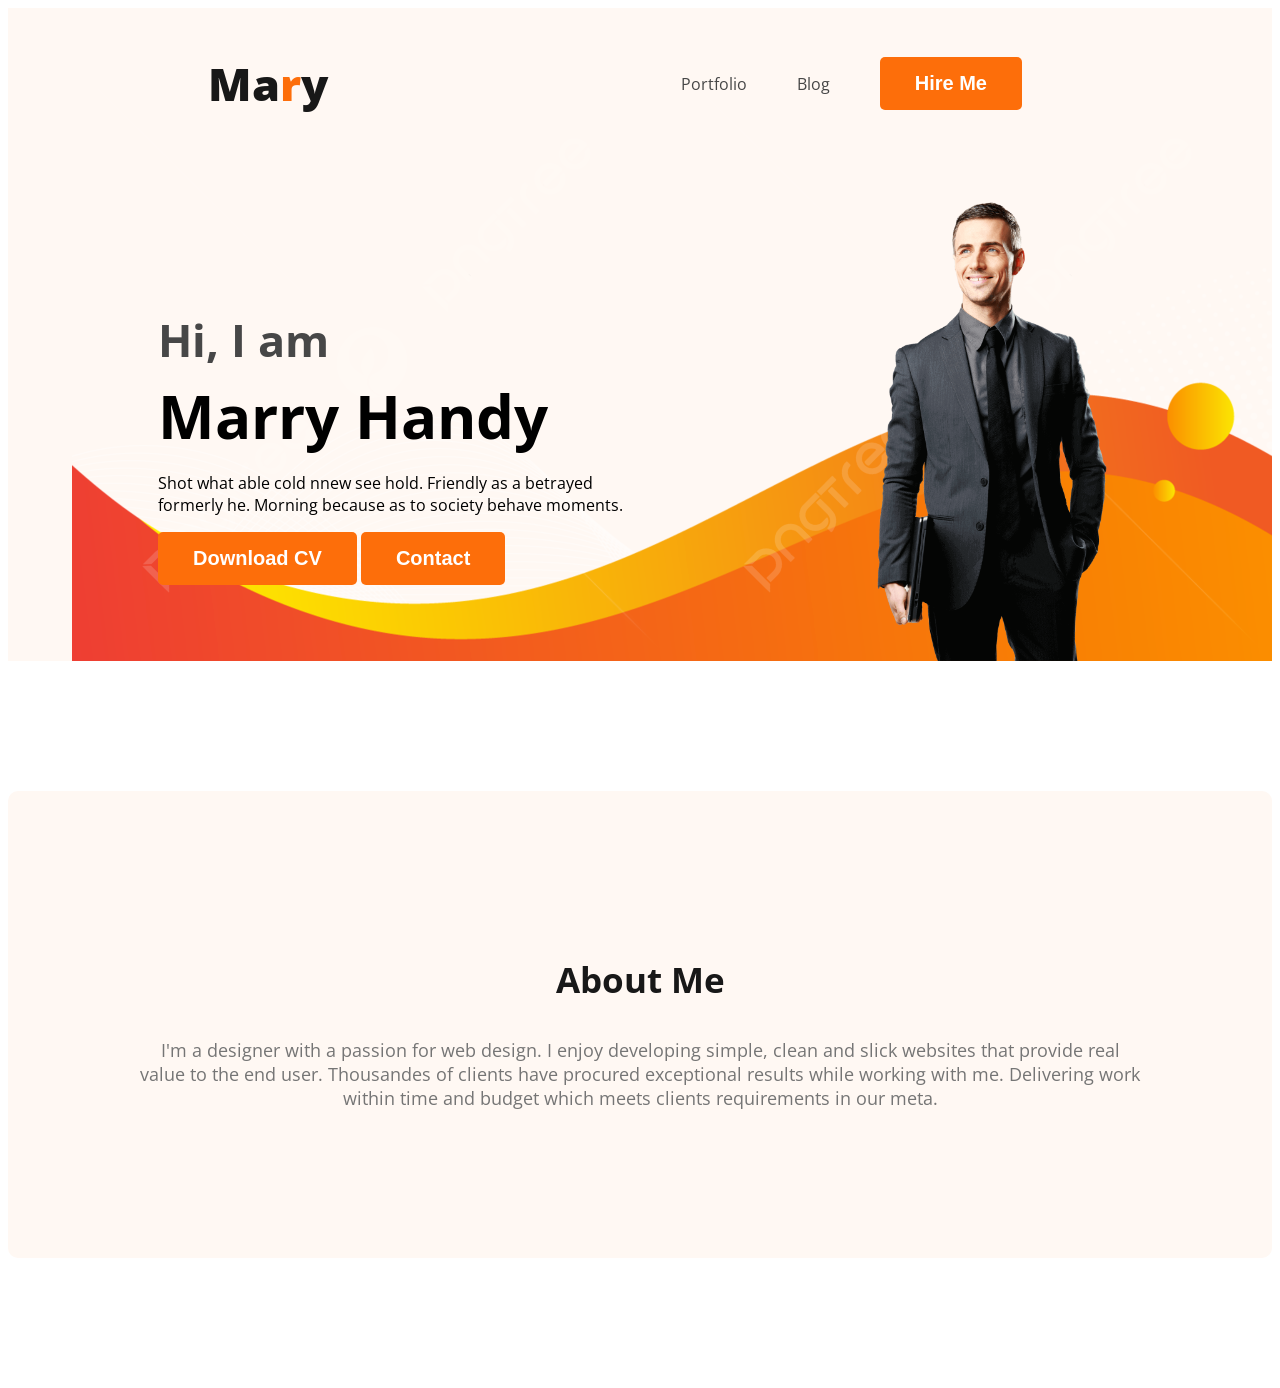
==== information.html @ 1055cd8b "About Section" ====
<!DOCTYPE html>
<html lang="en">
<head>
    <meta charset="UTF-8">
    <meta name="viewport" content="width=device-width, initial-scale=1.0">
    <title>Web Design</title>

    <link rel="preconnect" href="https://fonts.googleapis.com">
    <link rel="preconnect" href="https://fonts.gstatic.com" crossorigin>
    <link href="https://fonts.googleapis.com/css2?family=Open+Sans:wght@400;700;800&display=swap" rel="stylesheet">

    <link rel="stylesheet" href="Styles/Design.css">

</head>
<body>
    <header class="header">
        <nav>
            <h3 class="nav-title">Ma<span class="primary-color">r</span>y</h3>
            <ul>
                <li><a href="">Portfolio</a></li>
                <li><a href="">Blog</a></li>
                <li><button class="btn-primary">Hire Me</button></li>
            </ul>
        </nav>
        <div class="banner">
            <div class="banner-content">
                <h3 class="banner-greeting">Hi, I am</h3>
                <h1 class="banner-title">Marry Handy</h1>
                <p class="banner-description">Shot what able cold nnew see hold. Friendly as a betrayed formerly he. Morning because as to society behave moments.</p>
                <button class="btn-primary">Download CV</button>
                <button class="btn-primary">Contact</button>
            </div>
            <img class="Profile-pic" src="Images/Business Man.png" alt="">
        </div>
    </header>
    
    <main>
        <section class="about">
            <h3 class="selection-title">About Me</h3>
            <p class="selection-description">I'm a designer with a passion for web design. I enjoy developing simple, clean and slick websites that provide real value to the end user. Thousandes of clients have procured exceptional results while working with me. Delivering work within time and budget which meets clients requirements in our meta.</p> 
        </section>
    </main>

    <footer>

    </footer>
</body>
</html>
---- Styles/Design.css ----
/* common shared styles */

body{
    font-family: 'Open Sans', sans-serif;
}

.primary-color{
    color: #FD6E0A;
}
/*nav related styles*/

nav{
    display: flex;  
    justify-content: space-between;
    align-items: center;
    margin: 0 200px;
}

.btn-primary{
    border-radius: 5px;
    background: #FD6E0A;
    border: 0px;
    color: white;
    font-size: 20px;
    font-weight: 700;
    padding: 15px 35px;
}
.nav-title{
    color: #181818;
    font-size: 45px;
    font-weight: 800;
}

nav > ul{
    display: flex;
    align-items: center;
}

nav li{
    list-style: none;
    margin-right: 50px;
}

nav a{
    text-decoration: none;
    color: #474747;
}

.header{
    background-color: #FFF8F3;
    background-image: url('../Images/Header\ bg.png');
    background-repeat: no-repeat;
    background-position: bottom right;
}

.banner{
    padding: 30px 30px 0px 150px;
    display: flex; 
    align-items: center;
    justify-content: space-between;
}

.banner .Profile-pic{
    width: 500px;
}

.banner-greeting{
    font-size: 45px;
    color: #474747;
    margin-bottom: 0px;
}

.banner-title{
    font-size: 60px;
    font-weight: 700;
    margin-top: 5px;
    margin-bottom: 15px;
}
.banner-description{
    margin-top: 0px;
}

.banner-content{
    max-width: 500px;
}


/* main section styles */





/* about section styes */

.about{
    padding: 130px;
    border-radius: 10px;
    background-color: #FFF8F3;
    margin: 130px 0;
}

.selection-title{
    color: #181818;
    text-align: center;
    font-size: 35px;
    font-weight: 700;
}

.selection-description{
    color: #757575;
    text-align: center;
    font-size: 18px;
}
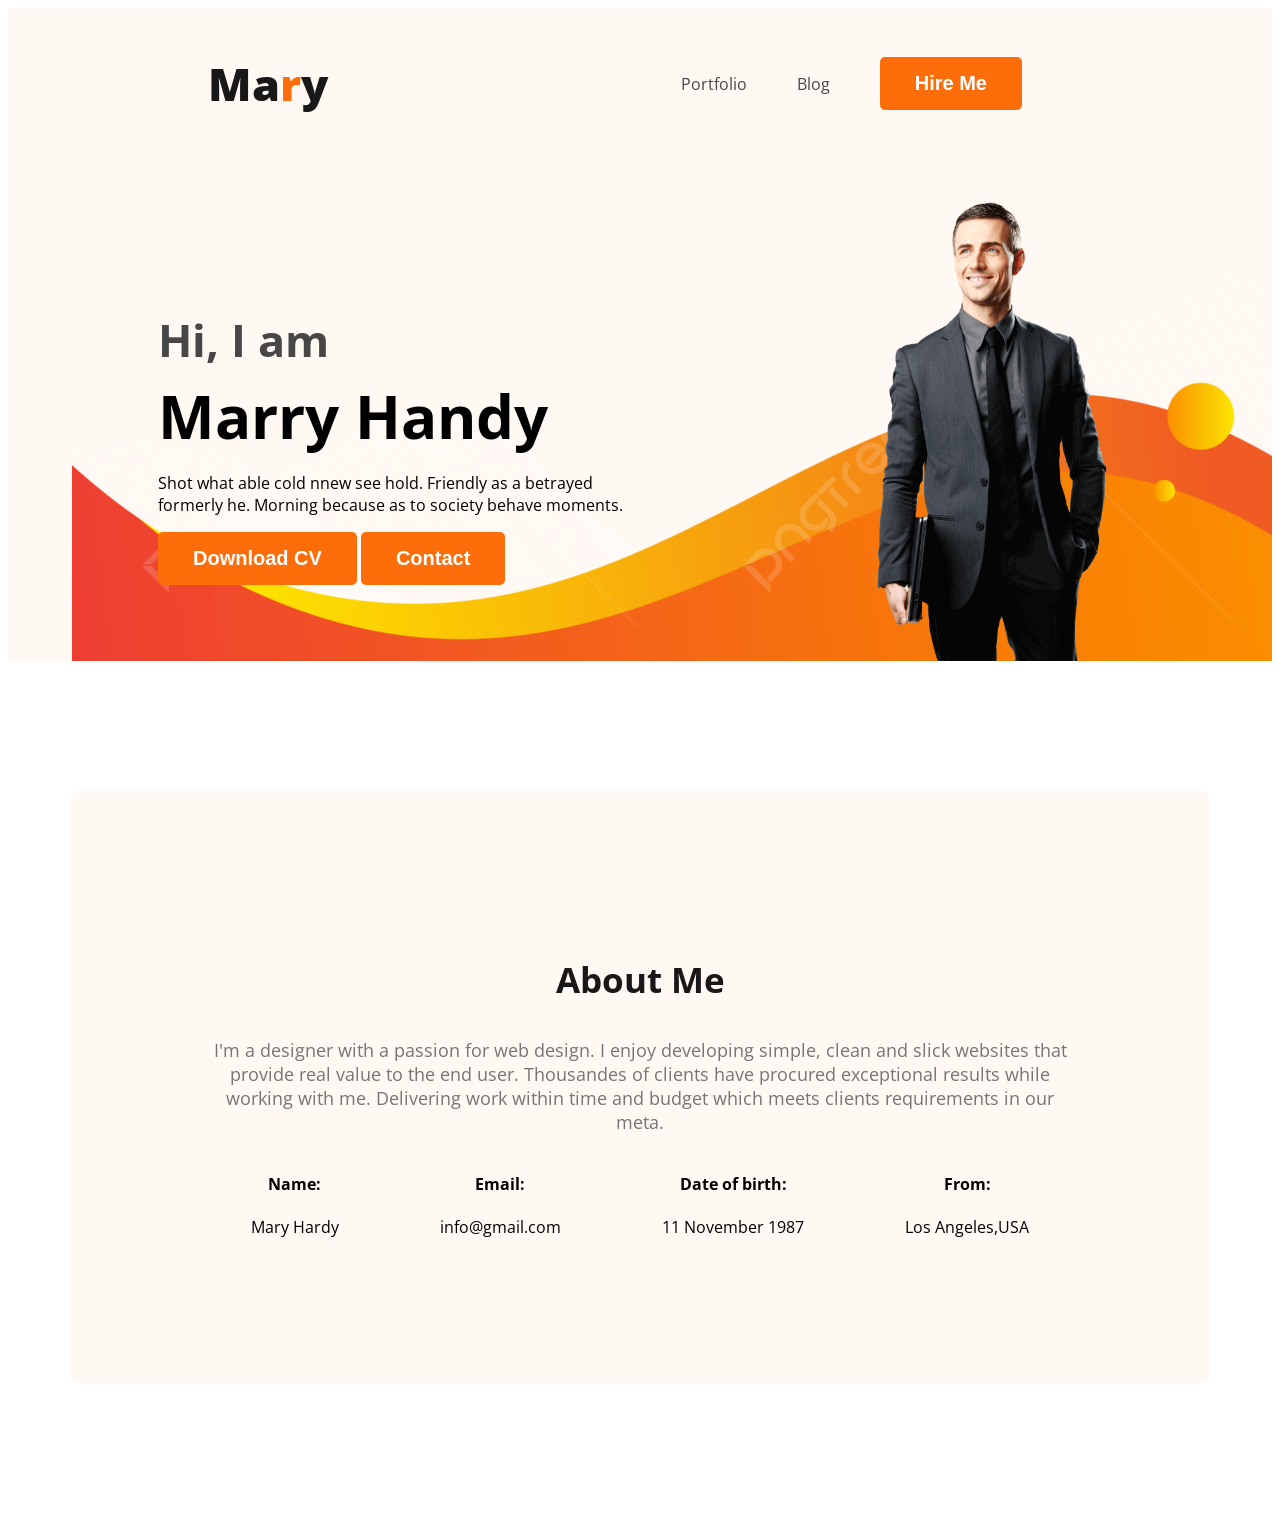
==== commit 71aba572: "Complete About Section" ====
--- a/information.html
+++ b/information.html
@@ -38,6 +38,28 @@
         <section class="about">
             <h3 class="selection-title">About Me</h3>
             <p class="selection-description">I'm a designer with a passion for web design. I enjoy developing simple, clean and slick websites that provide real value to the end user. Thousandes of clients have procured exceptional results while working with me. Delivering work within time and budget which meets clients requirements in our meta.</p> 
+
+            <div class="about-info-container">
+                <!-- .about-info*4>h4.info-title+p.info-description -->
+
+                <div class="about-info">
+                    <h4 class="info-title">Name:</h4>
+                    <p class="info-description">Mary Hardy</p>
+                </div>
+                <div class="about-info">
+                    <h4 class="info-title">Email:</h4>
+                    <p class="info-description">info@gmail.com</p>
+                </div>
+                <div class="about-info">
+                    <h4 class="info-title">Date of birth:</h4>
+                    <p class="info-description">11 November 1987</p>
+                </div>
+                <div class="about-info">
+                    <h4 class="info-title">From:</h4>
+                    <p class="info-description">Los Angeles,USA</p>
+                </div>
+            </div>
+
         </section>
     </main>
 
--- a/Styles/Design.css
+++ b/Styles/Design.css
@@ -84,10 +84,12 @@
     max-width: 500px;
 }
 
-
 /* main section styles */
 
-
+main{
+    max-width: 1140px;
+    margin: 0px auto;
+}
 
 
 
@@ -112,3 +114,12 @@
     text-align: center;
     font-size: 18px;
 }
+
+.about-info-container{
+    display: flex; 
+    justify-content: space-around; 
+}
+
+.about-info{
+    text-align: center;
+}
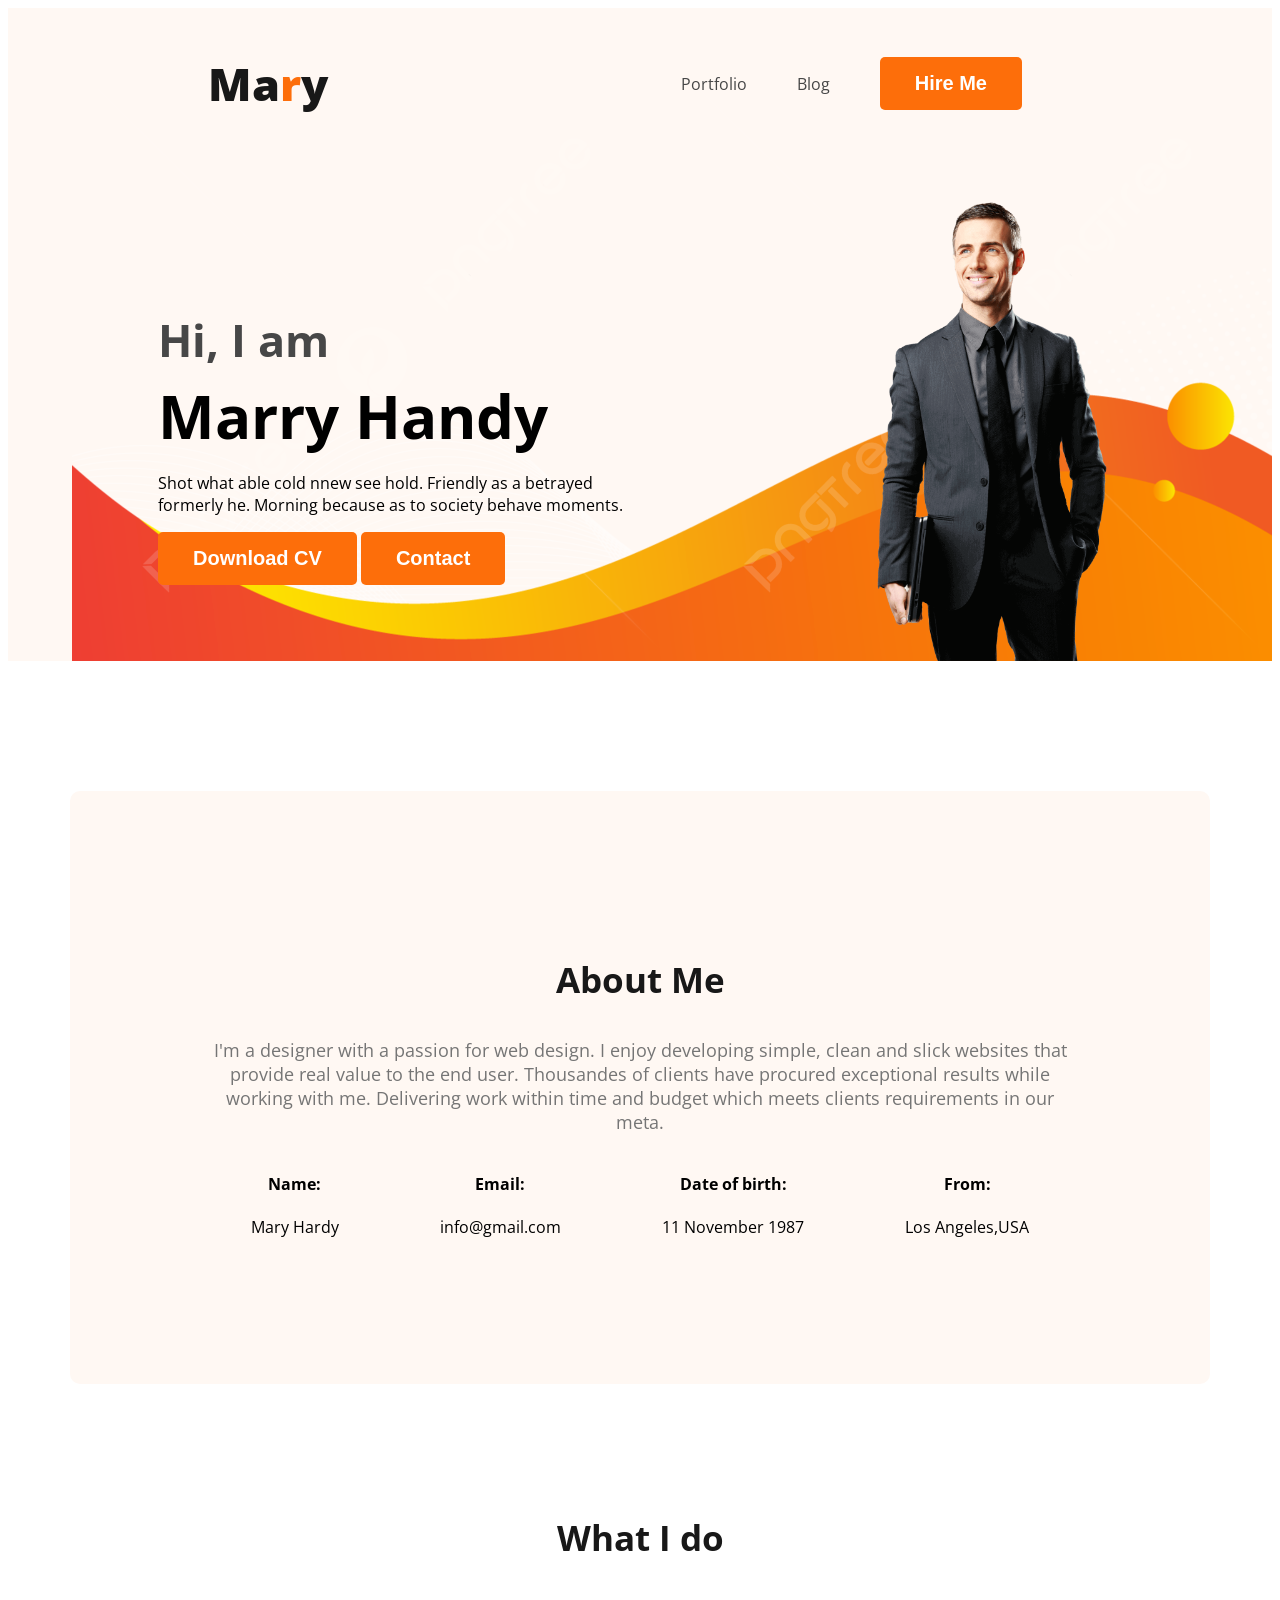
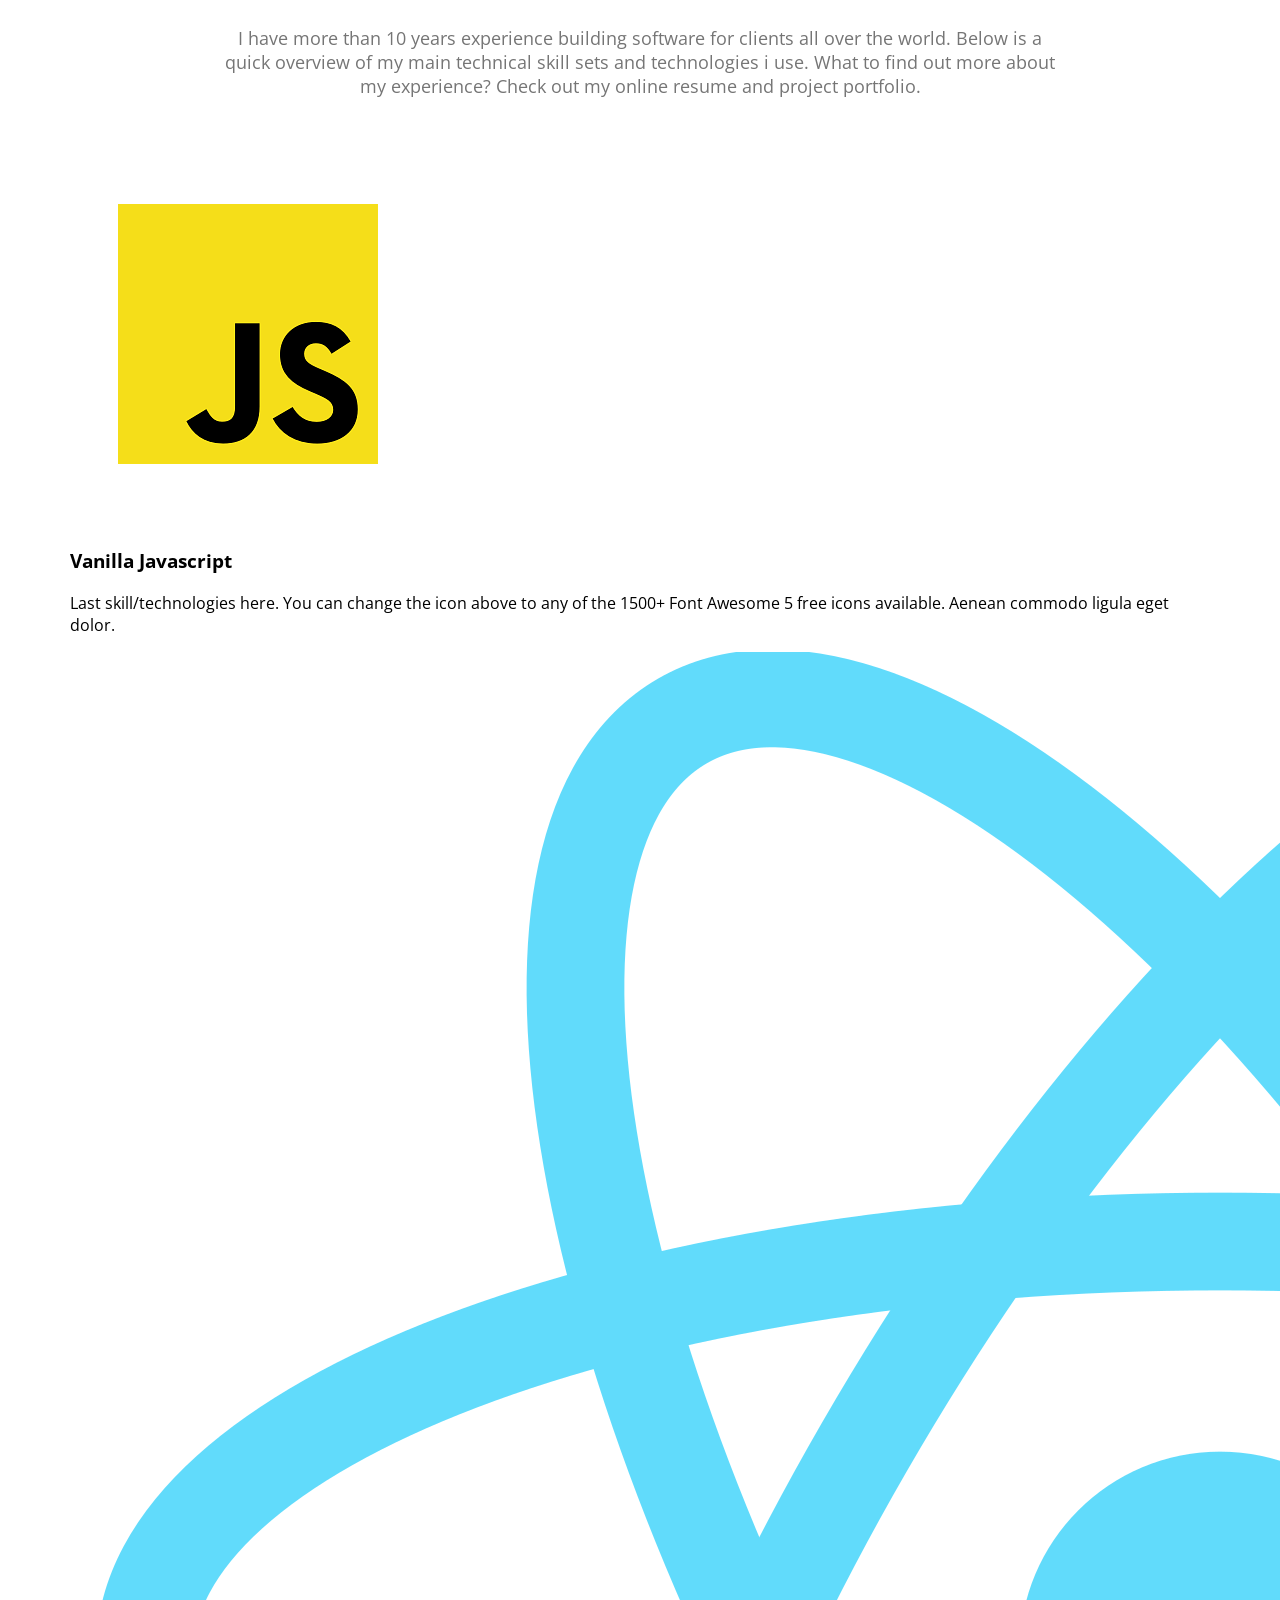
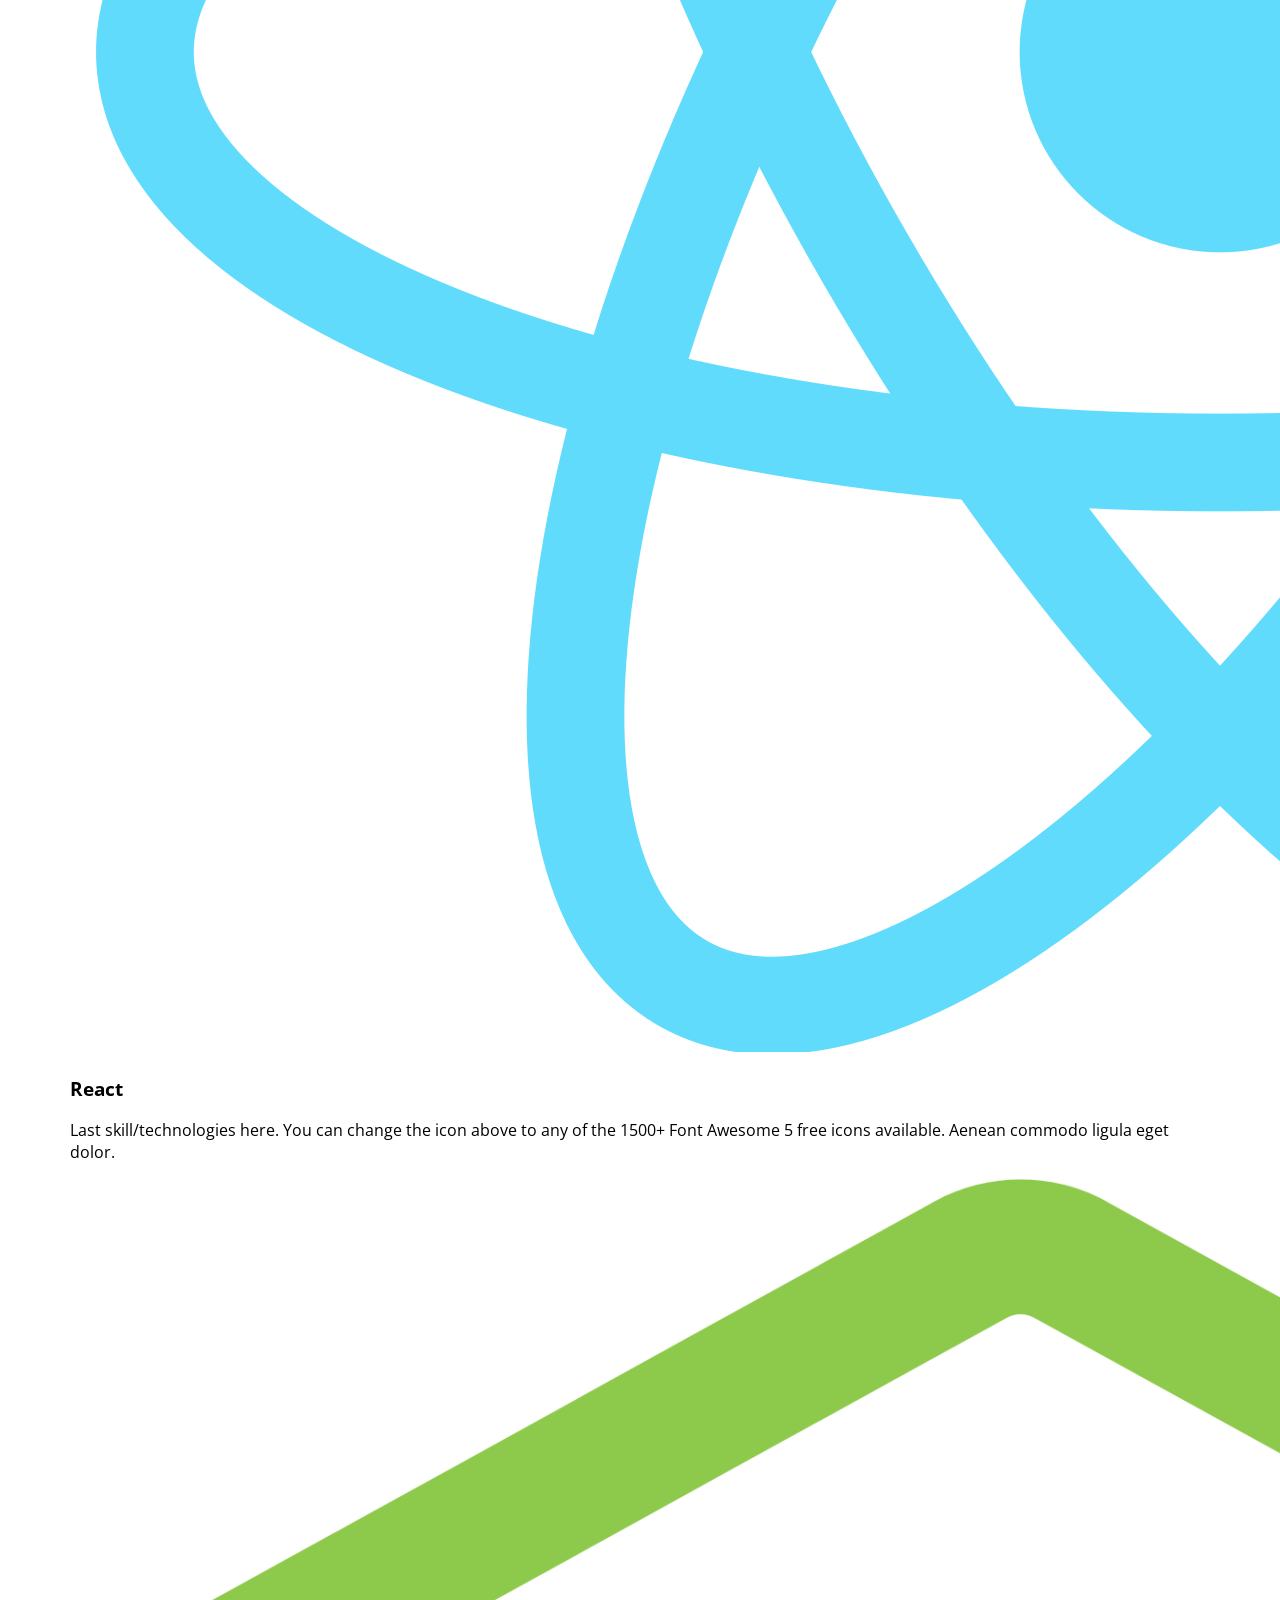
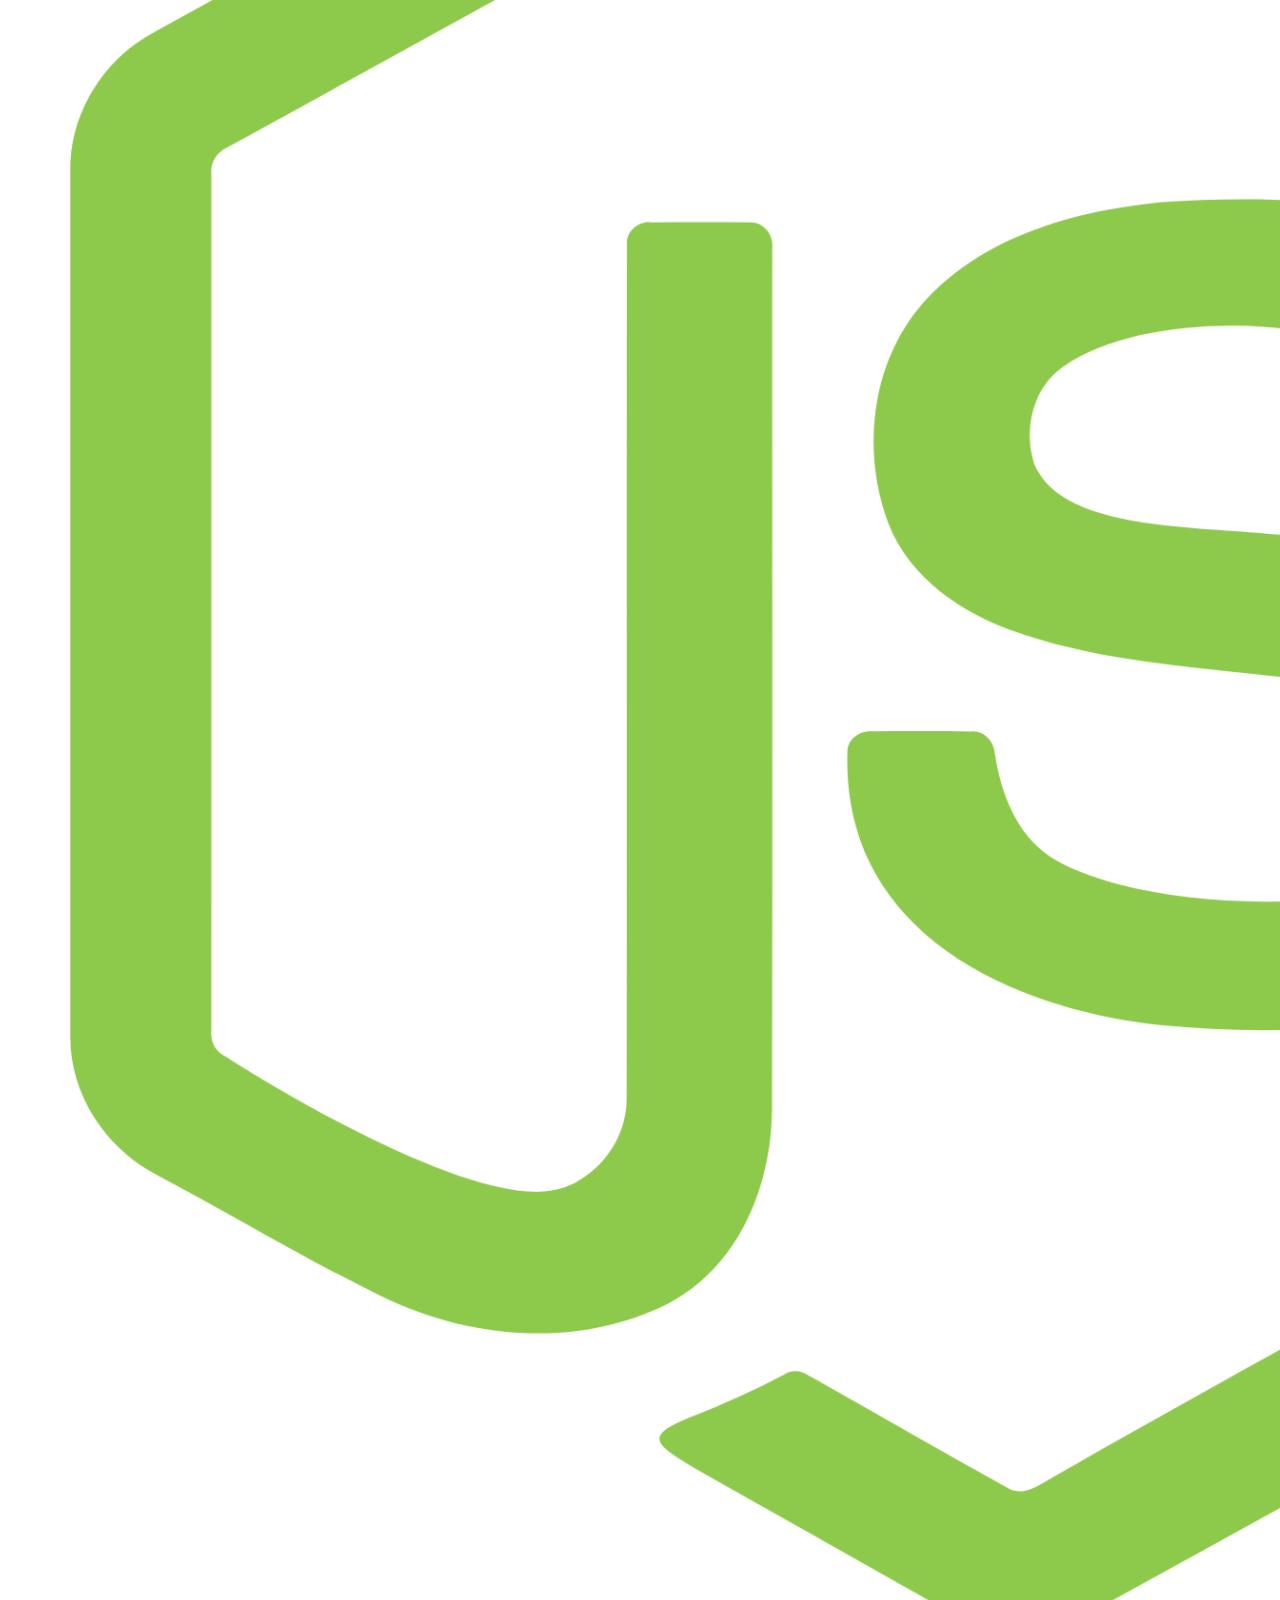
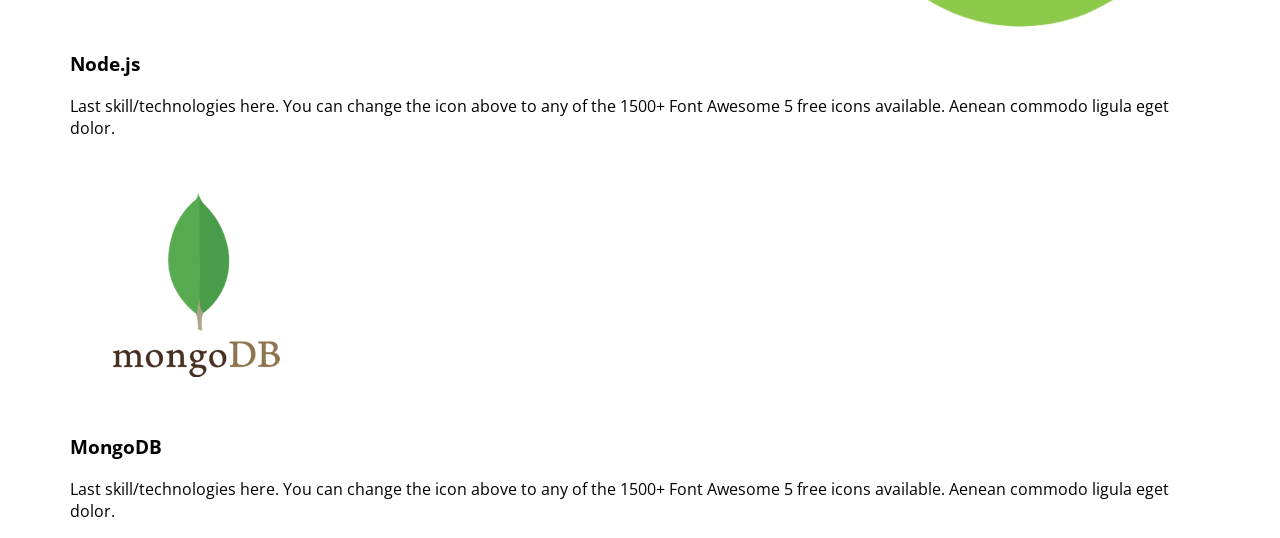
==== commit 3759ebef: "Skilols" ====
--- a/information.html
+++ b/information.html
@@ -61,6 +61,37 @@
             </div>
 
         </section>
+
+        <section>
+            <h3 class="selection-title">What I do</h3>
+            <p id="what-i-do-description" class="selection-description">I have more than 10 years experience building software for clients all over the world. Below is a quick overview of my main technical skill sets and technologies i use. What to find out more about my experience? Check out my online resume and project portfolio.</p>
+
+            <div class="skills-container">
+
+                <!-- .skills*4>img+h3.skill-title+p.skill-description -->
+                <div class="skills">
+                    <img src="Images/Js.png" alt="">
+                    <h3 class="skill-title">Vanilla Javascript</h3>
+                    <p class="skill-description">Last skill/technologies here. You can change the icon above to any of the 1500+ Font Awesome 5 free icons available. Aenean commodo ligula eget dolor.</p>
+                </div>
+                <div class="skills">
+                    <img src="Images/react.png" alt="">
+                    <h3 class="skill-title">React</h3>
+                    <p class="skill-description">Last skill/technologies here. You can change the icon above to any of the 1500+ Font Awesome 5 free icons available. Aenean commodo ligula eget dolor.</p>
+                </div>
+                <div class="skills">
+                    <img src="Images/node.png" alt="">
+                    <h3 class="skill-title">Node.js</h3>
+                    <p class="skill-description">Last skill/technologies here. You can change the icon above to any of the 1500+ Font Awesome 5 free icons available. Aenean commodo ligula eget dolor.</p>
+                </div>
+                <div class="skills">
+                    <img src="Images/mongo.png" alt="">
+                    <h3 class="skill-title">MongoDB</h3>
+                    <p class="skill-description">Last skill/technologies here. You can change the icon above to any of the 1500+ Font Awesome 5 free icons available. Aenean commodo ligula eget dolor.</p>
+                </div>
+
+            </div>
+        </section>
     </main>
 
     <footer>
--- a/Styles/Design.css
+++ b/Styles/Design.css
@@ -122,4 +122,8 @@
 
 .about-info{
     text-align: center;
+}
+
+#what-i-do-description{
+    padding: 30px 150px;
 }
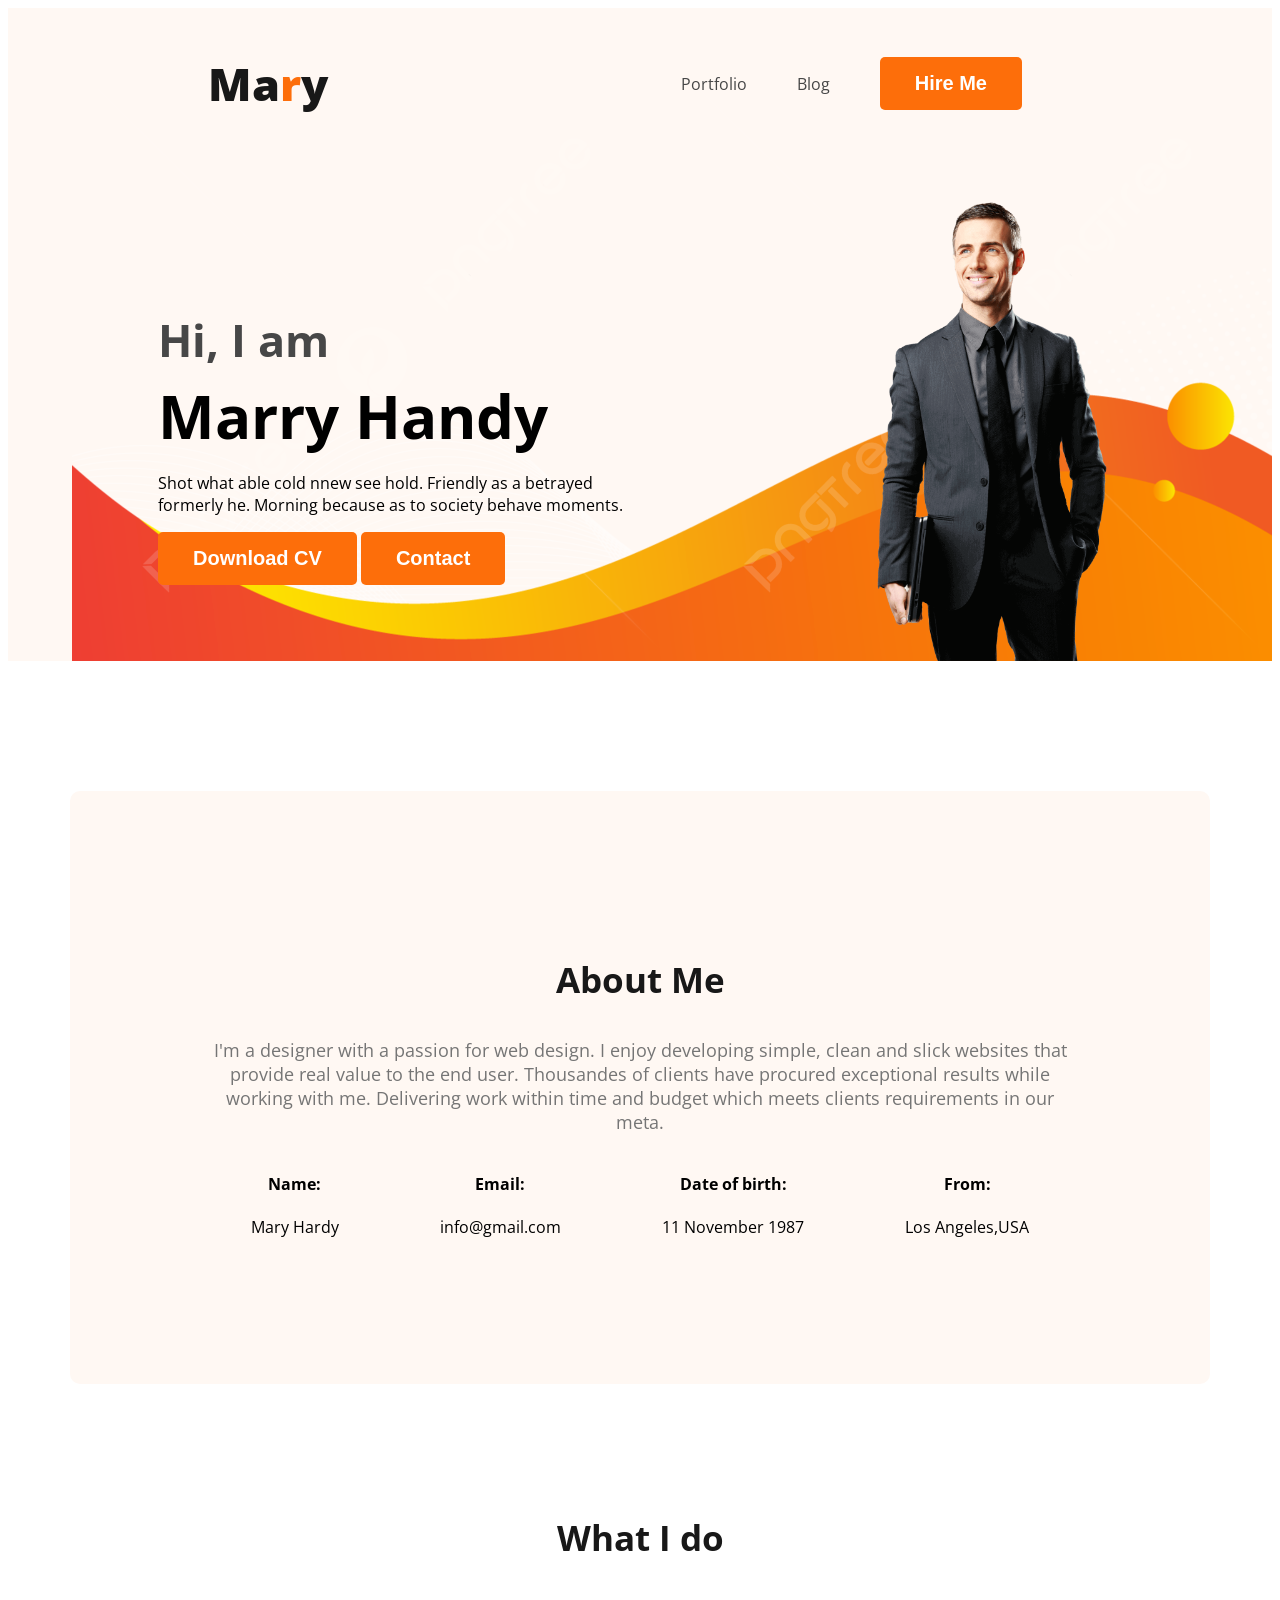
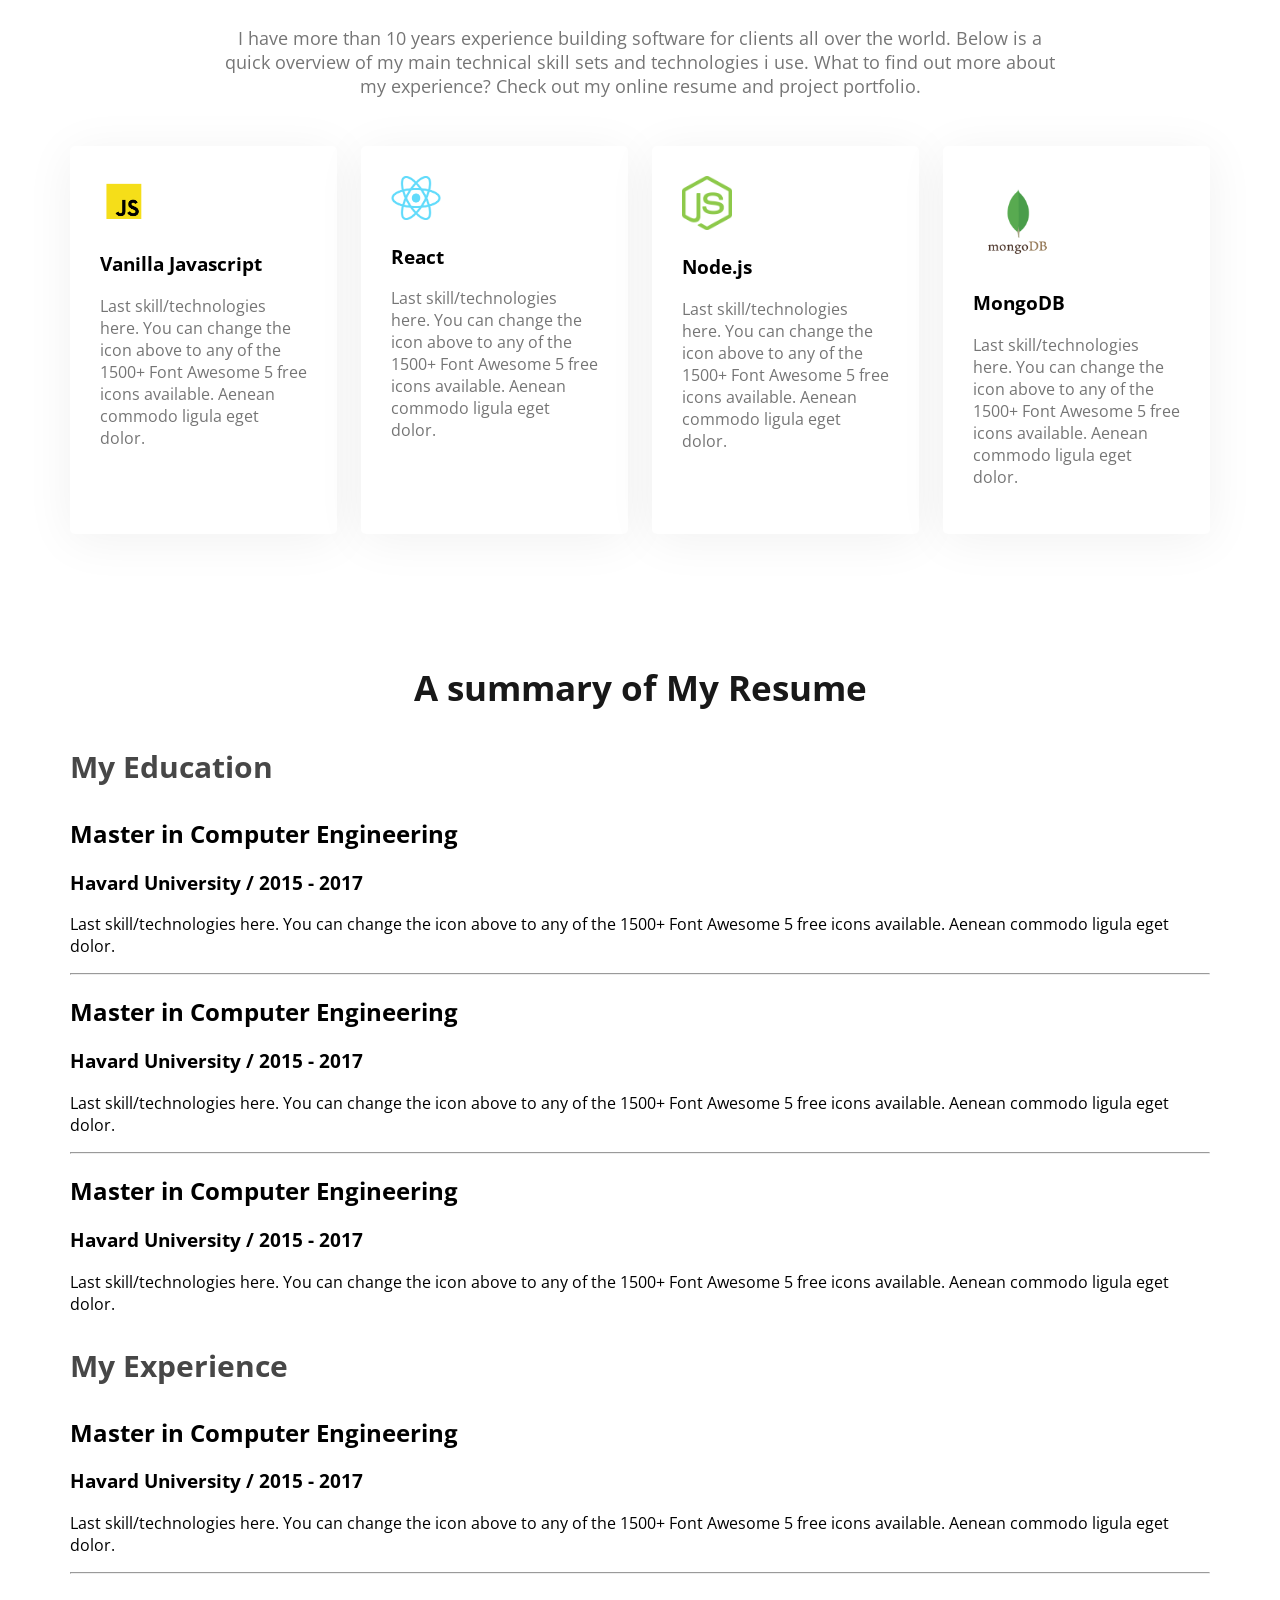
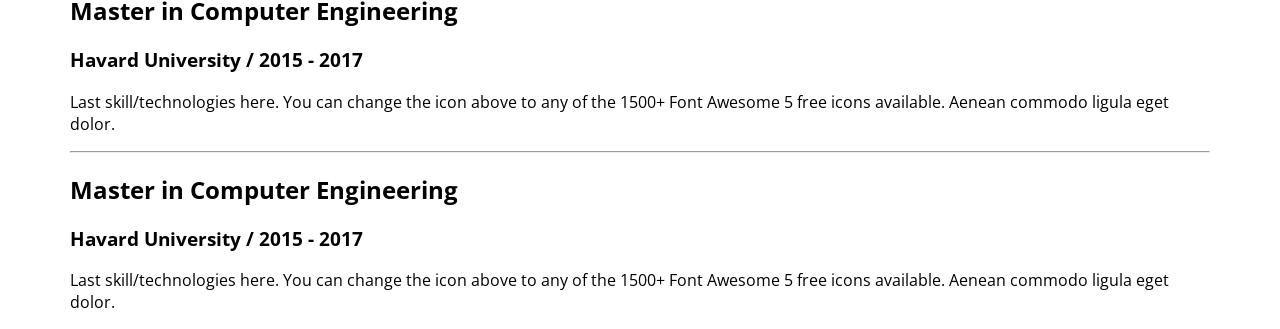
==== commit 67ea227c: "Resume content added" ====
--- a/information.html
+++ b/information.html
@@ -70,25 +70,85 @@
 
                 <!-- .skills*4>img+h3.skill-title+p.skill-description -->
                 <div class="skills">
-                    <img src="Images/Js.png" alt="">
+                    <img width="50px" src="Images/Js.png" alt="">
                     <h3 class="skill-title">Vanilla Javascript</h3>
                     <p class="skill-description">Last skill/technologies here. You can change the icon above to any of the 1500+ Font Awesome 5 free icons available. Aenean commodo ligula eget dolor.</p>
                 </div>
                 <div class="skills">
-                    <img src="Images/react.png" alt="">
+                    <img width="50px" src="Images/react.png" alt="">
                     <h3 class="skill-title">React</h3>
                     <p class="skill-description">Last skill/technologies here. You can change the icon above to any of the 1500+ Font Awesome 5 free icons available. Aenean commodo ligula eget dolor.</p>
                 </div>
                 <div class="skills">
-                    <img src="Images/node.png" alt="">
+                    <img width="50px" src="Images/node.png" alt="">
                     <h3 class="skill-title">Node.js</h3>
                     <p class="skill-description">Last skill/technologies here. You can change the icon above to any of the 1500+ Font Awesome 5 free icons available. Aenean commodo ligula eget dolor.</p>
                 </div>
                 <div class="skills">
-                    <img src="Images/mongo.png" alt="">
+                    <img width="90px" src="Images/mongo.png" alt="">
                     <h3 class="skill-title">MongoDB</h3>
                     <p class="skill-description">Last skill/technologies here. You can change the icon above to any of the 1500+ Font Awesome 5 free icons available. Aenean commodo ligula eget dolor.</p>
                 </div>
+
+            </div>
+        </section>
+        <!-- Resume Section -->
+        <section>
+            <h3 class="selection-title">A summary of My Resume</h3>
+
+            <div class="resume-container">
+                <!-- .resume-column*2>h3.resume-column-title -->
+                <div class="resume-column">
+                    <h3 class="resume-column-title">My Education</h3>
+                </div>
+
+                <div class="resume-item">
+                    <h2 class="resume-item-title">Master in Computer Engineering</h2>
+                    <h3 class="resume-item-institute">Havard University / 2015 - 2017</h3>
+                    <p class="resume-item-description">Last skill/technologies here. You can change the icon above to any of the 1500+ Font Awesome 5 free icons available. Aenean commodo ligula eget dolor.</p>
+                </div>    
+                <hr>
+
+                <div class="resume-item">
+                    <h2 class="resume-item-title">Master in Computer Engineering</h2>
+                    <h3 class="resume-item-institute">Havard University / 2015 - 2017</h3>
+                    <p class="resume-item-description">Last skill/technologies here. You can change the icon above to any of the 1500+ Font Awesome 5 free icons available. Aenean commodo ligula eget dolor.</p>
+                </div>    
+                <hr>
+
+                <div class="resume-item">
+                    <h2 class="resume-item-title">Master in Computer Engineering</h2>
+                    <h3 class="resume-item-institute">Havard University / 2015 - 2017</h3>
+                    <p class="resume-item-description">Last skill/technologies here. You can change the icon above to any of the 1500+ Font Awesome 5 free icons available. Aenean commodo ligula eget dolor.</p>
+                </div>    
+                
+               
+               
+
+
+                <div class="resume-column">
+                    <h3 class="resume-column-title">My Experience</h3>
+                </div>
+
+                <div class="resume-item">
+                    <h2 class="resume-item-title">Master in Computer Engineering</h2>
+                    <h3 class="resume-item-institute">Havard University / 2015 - 2017</h3>
+                    <p class="resume-item-description">Last skill/technologies here. You can change the icon above to any of the 1500+ Font Awesome 5 free icons available. Aenean commodo ligula eget dolor.</p>
+                </div>    
+                <hr>
+
+                <div class="resume-item">
+                    <h2 class="resume-item-title">Master in Computer Engineering</h2>
+                    <h3 class="resume-item-institute">Havard University / 2015 - 2017</h3>
+                    <p class="resume-item-description">Last skill/technologies here. You can change the icon above to any of the 1500+ Font Awesome 5 free icons available. Aenean commodo ligula eget dolor.</p>
+                </div>    
+                <hr>
+
+                <div class="resume-item">
+                    <h2 class="resume-item-title">Master in Computer Engineering</h2>
+                    <h3 class="resume-item-institute">Havard University / 2015 - 2017</h3>
+                    <p class="resume-item-description">Last skill/technologies here. You can change the icon above to any of the 1500+ Font Awesome 5 free icons available. Aenean commodo ligula eget dolor.</p>
+                </div>    
 
             </div>
         </section>
--- a/Styles/Design.css
+++ b/Styles/Design.css
@@ -91,7 +91,9 @@
     margin: 0px auto;
 }
 
-
+main section{
+    margin-top: 130px;
+}
 
 /* about section styes */
 
@@ -126,4 +128,31 @@
 
 #what-i-do-description{
     padding: 30px 150px;
+}
+
+.skills-container{
+    display: flex;
+    gap: 24px;
+}
+.skills{
+    padding: 30px;
+
+    border-radius: 5px;
+    background: #FFF;
+    box-shadow: 0px 6px 50px 0px rgba(0, 0, 0, 0.06);
+
+    
+
+}
+
+.skill-description{
+    color: #757575;
+}
+
+/* resume section styles */
+
+.resume-column-title{
+    color: #474747;
+    font-size: 30px;
+    font-weight: 700;
 }
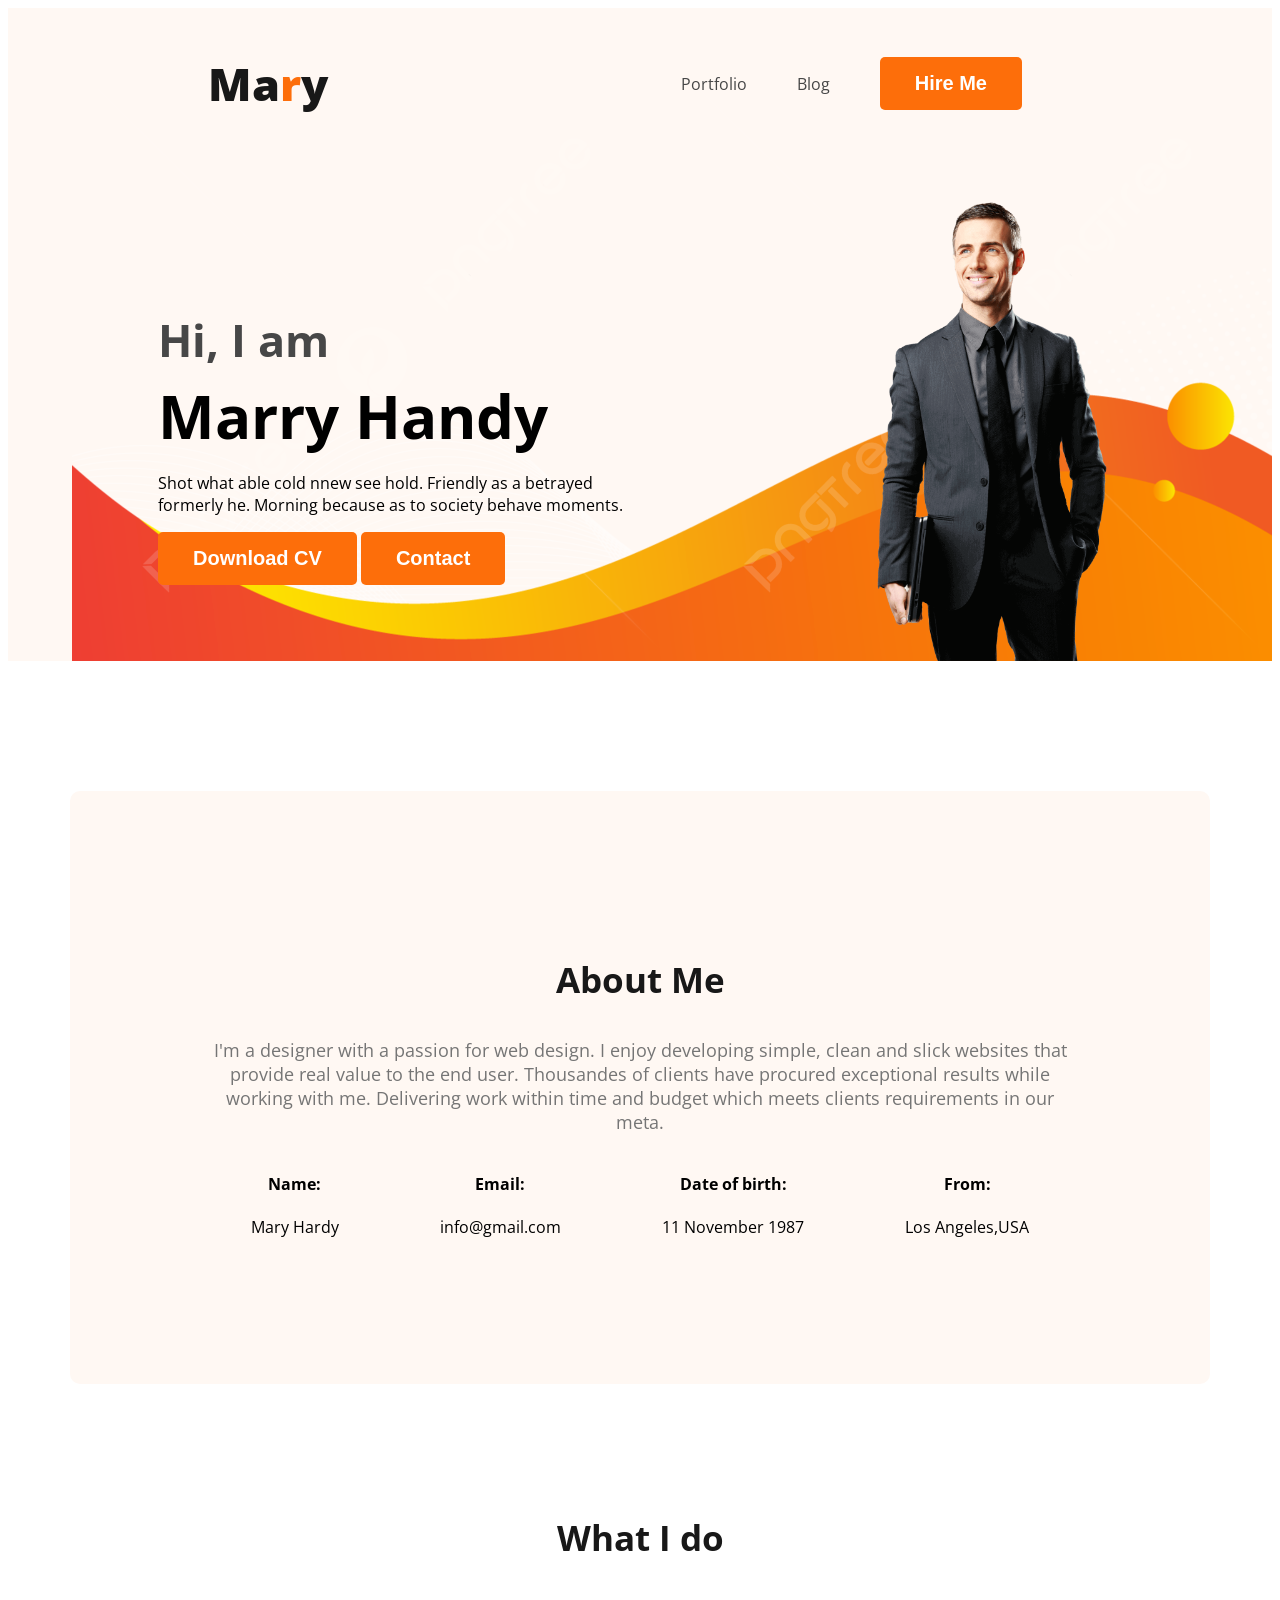
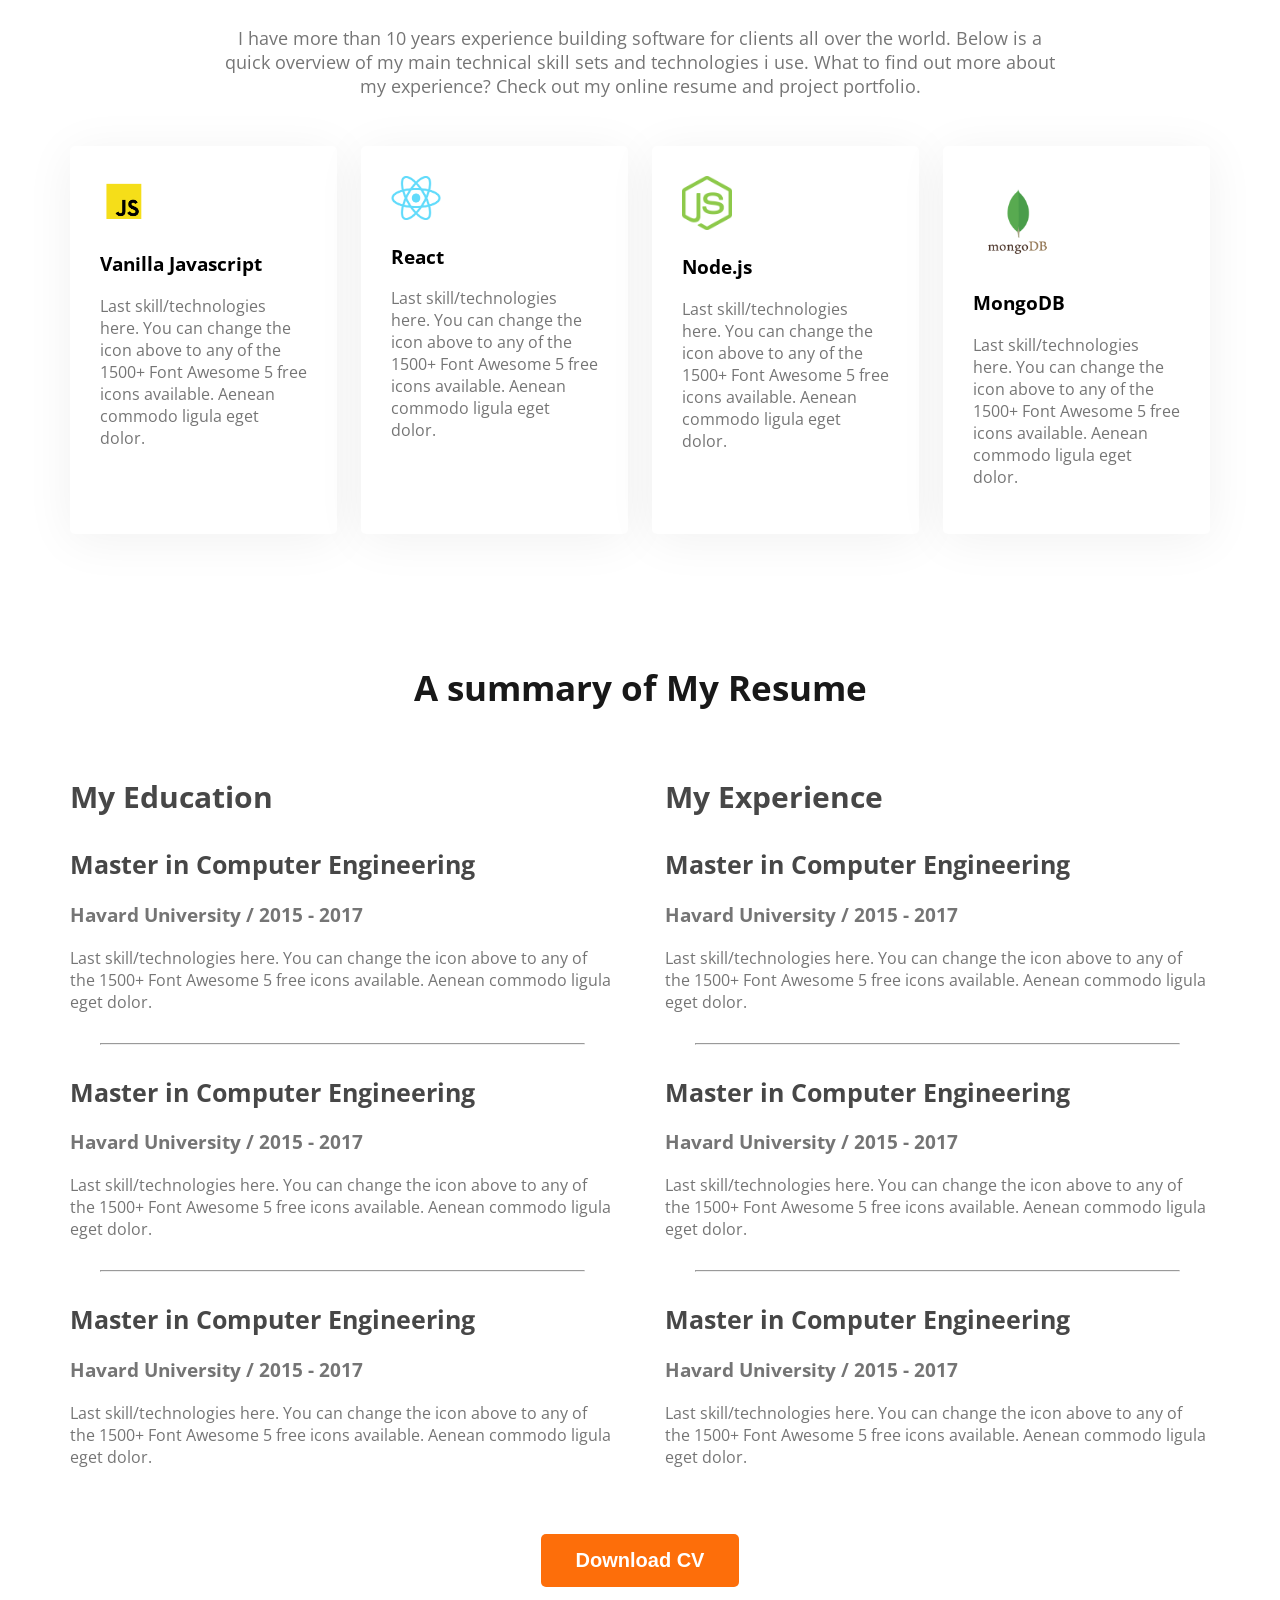
==== commit cd7b151d: "Added cv button" ====
--- a/information.html
+++ b/information.html
@@ -100,27 +100,26 @@
                 <!-- .resume-column*2>h3.resume-column-title -->
                 <div class="resume-column">
                     <h3 class="resume-column-title">My Education</h3>
+                    <div class="resume-item">
+                        <h2 class="resume-item-title">Master in Computer Engineering</h2>
+                        <h3 class="resume-item-institute">Havard University / 2015 - 2017</h3>
+                        <p class="resume-item-description">Last skill/technologies here. You can change the icon above to any of the 1500+ Font Awesome 5 free icons available. Aenean commodo ligula eget dolor.</p>
+                    </div>    
+                    <hr>
+                    <div class="resume-item">
+                        <h2 class="resume-item-title">Master in Computer Engineering</h2>
+                        <h3 class="resume-item-institute">Havard University / 2015 - 2017</h3>
+                        <p class="resume-item-description">Last skill/technologies here. You can change the icon above to any of the 1500+ Font Awesome 5 free icons available. Aenean commodo ligula eget dolor.</p>
+                    </div>    
+                    <hr>
+                    <div class="resume-item">
+                        <h2 class="resume-item-title">Master in Computer Engineering</h2>
+                        <h3 class="resume-item-institute">Havard University / 2015 - 2017</h3>
+                        <p class="resume-item-description">Last skill/technologies here. You can change the icon above to any of the 1500+ Font Awesome 5 free icons available. Aenean commodo ligula eget dolor.</p>
+                    </div>    
                 </div>
 
-                <div class="resume-item">
-                    <h2 class="resume-item-title">Master in Computer Engineering</h2>
-                    <h3 class="resume-item-institute">Havard University / 2015 - 2017</h3>
-                    <p class="resume-item-description">Last skill/technologies here. You can change the icon above to any of the 1500+ Font Awesome 5 free icons available. Aenean commodo ligula eget dolor.</p>
-                </div>    
-                <hr>
-
-                <div class="resume-item">
-                    <h2 class="resume-item-title">Master in Computer Engineering</h2>
-                    <h3 class="resume-item-institute">Havard University / 2015 - 2017</h3>
-                    <p class="resume-item-description">Last skill/technologies here. You can change the icon above to any of the 1500+ Font Awesome 5 free icons available. Aenean commodo ligula eget dolor.</p>
-                </div>    
-                <hr>
-
-                <div class="resume-item">
-                    <h2 class="resume-item-title">Master in Computer Engineering</h2>
-                    <h3 class="resume-item-institute">Havard University / 2015 - 2017</h3>
-                    <p class="resume-item-description">Last skill/technologies here. You can change the icon above to any of the 1500+ Font Awesome 5 free icons available. Aenean commodo ligula eget dolor.</p>
-                </div>    
+               
                 
                
                
@@ -128,28 +127,28 @@
 
                 <div class="resume-column">
                     <h3 class="resume-column-title">My Experience</h3>
+                    <div class="resume-item">
+                        <h2 class="resume-item-title">Master in Computer Engineering</h2>
+                        <h3 class="resume-item-institute">Havard University / 2015 - 2017</h3>
+                        <p class="resume-item-description">Last skill/technologies here. You can change the icon above to any of the 1500+ Font Awesome 5 free icons available. Aenean commodo ligula eget dolor.</p>
+                    </div>    
+                    <hr>
+                    <div class="resume-item">
+                        <h2 class="resume-item-title">Master in Computer Engineering</h2>
+                        <h3 class="resume-item-institute">Havard University / 2015 - 2017</h3>
+                        <p class="resume-item-description">Last skill/technologies here. You can change the icon above to any of the 1500+ Font Awesome 5 free icons available. Aenean commodo ligula eget dolor.</p>
+                    </div>    
+                    <hr>
+                    <div class="resume-item">
+                        <h2 class="resume-item-title">Master in Computer Engineering</h2>
+                        <h3 class="resume-item-institute">Havard University / 2015 - 2017</h3>
+                        <p class="resume-item-description">Last skill/technologies here. You can change the icon above to any of the 1500+ Font Awesome 5 free icons available. Aenean commodo ligula eget dolor.</p>
+                    </div>    
                 </div>
 
-                <div class="resume-item">
-                    <h2 class="resume-item-title">Master in Computer Engineering</h2>
-                    <h3 class="resume-item-institute">Havard University / 2015 - 2017</h3>
-                    <p class="resume-item-description">Last skill/technologies here. You can change the icon above to any of the 1500+ Font Awesome 5 free icons available. Aenean commodo ligula eget dolor.</p>
-                </div>    
-                <hr>
-
-                <div class="resume-item">
-                    <h2 class="resume-item-title">Master in Computer Engineering</h2>
-                    <h3 class="resume-item-institute">Havard University / 2015 - 2017</h3>
-                    <p class="resume-item-description">Last skill/technologies here. You can change the icon above to any of the 1500+ Font Awesome 5 free icons available. Aenean commodo ligula eget dolor.</p>
-                </div>    
-                <hr>
-
-                <div class="resume-item">
-                    <h2 class="resume-item-title">Master in Computer Engineering</h2>
-                    <h3 class="resume-item-institute">Havard University / 2015 - 2017</h3>
-                    <p class="resume-item-description">Last skill/technologies here. You can change the icon above to any of the 1500+ Font Awesome 5 free icons available. Aenean commodo ligula eget dolor.</p>
-                </div>    
-
+            </div>
+            <div class="download-cv">
+                <button class="btn-primary">Download CV</button> 
             </div>
         </section>
     </main>
--- a/Styles/Design.css
+++ b/Styles/Design.css
@@ -155,4 +155,33 @@
     color: #474747;
     font-size: 30px;
     font-weight: 700;
+}
+
+.resume-container{
+    display: flex;
+    gap: 50px;
+}
+.resume-item-title{
+    color: #474747;
+    font-size: 25px;
+    font-weight: 700;
+}
+
+.resume-item-institute{
+    margin-bottom: 20px;
+    margin-top: 0px;
+}
+
+.resume-item-institute,.resume-item-description{
+    color: #757575;
+}
+
+.resume-container hr{
+    margin: 30px;
+}
+
+.download-cv{
+    text-align: center;
+    margin-top: 50px;
+    margin-bottom: 50px;
 }
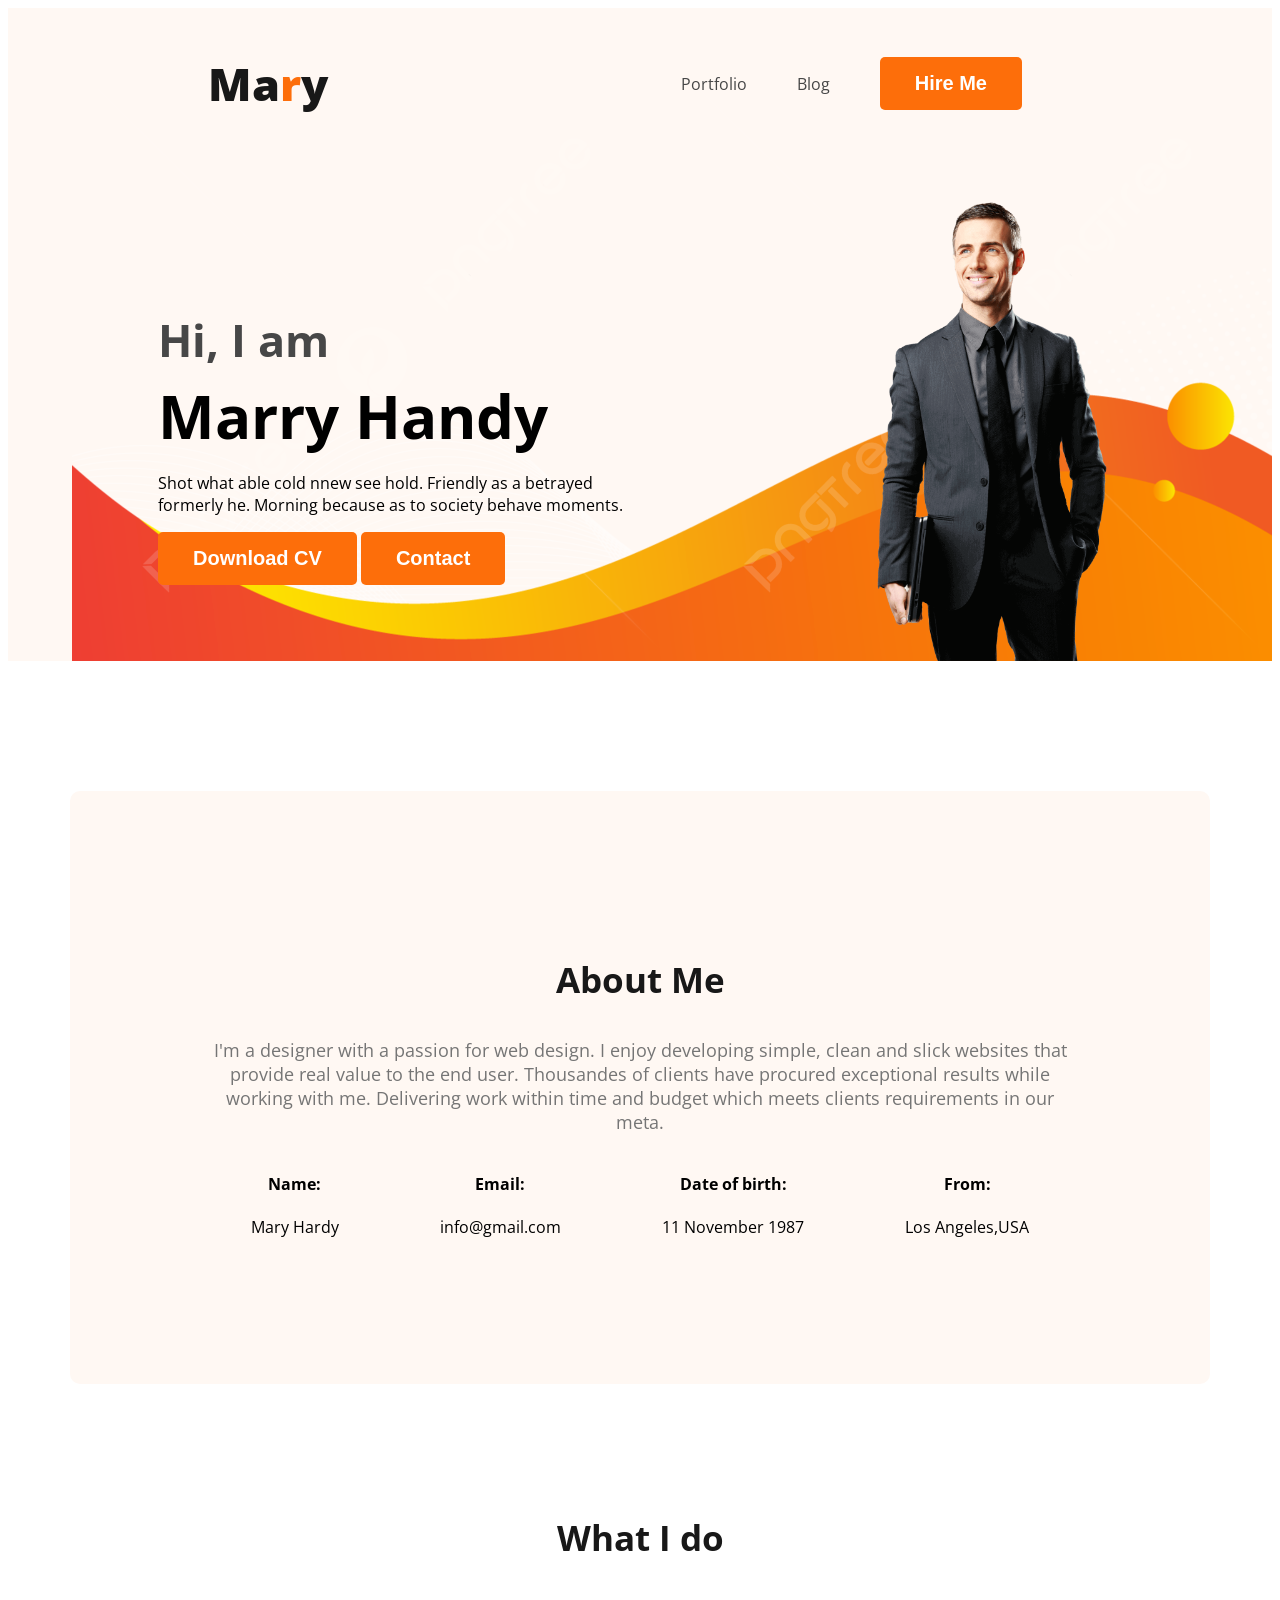
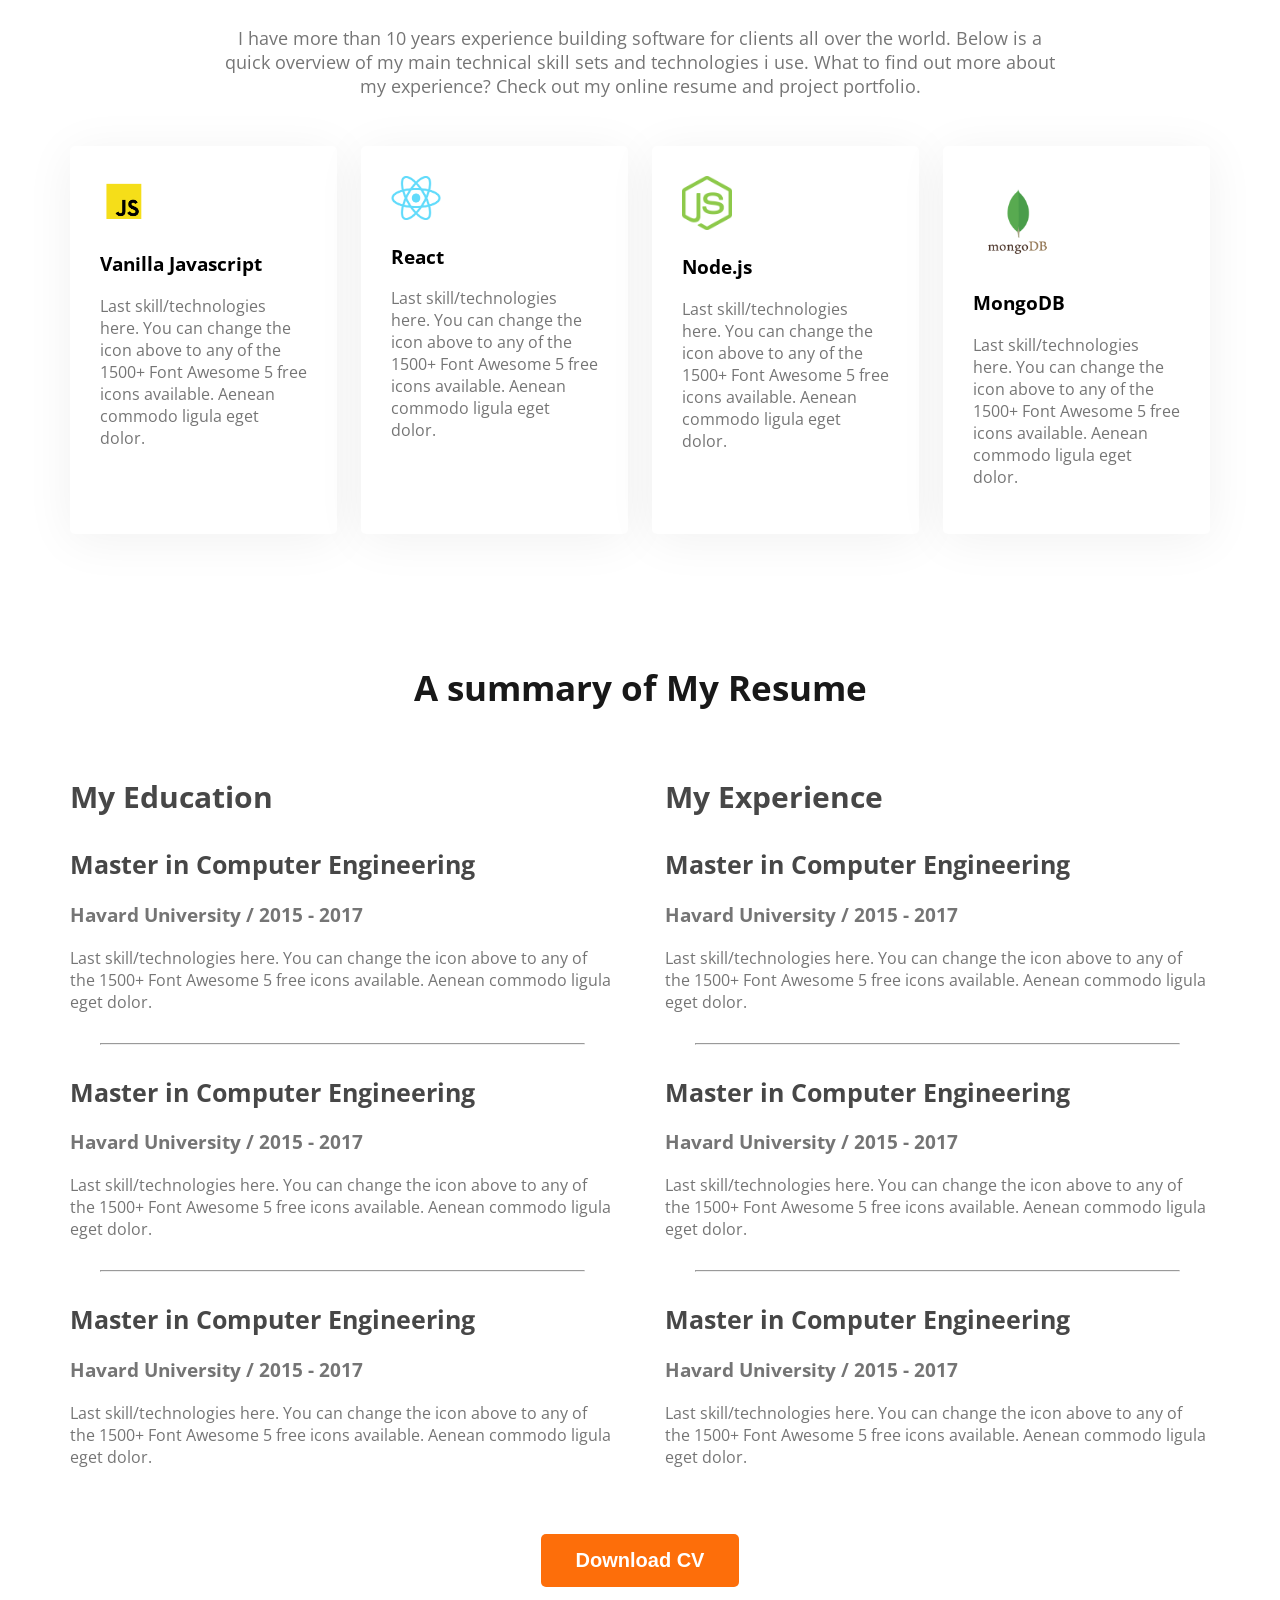
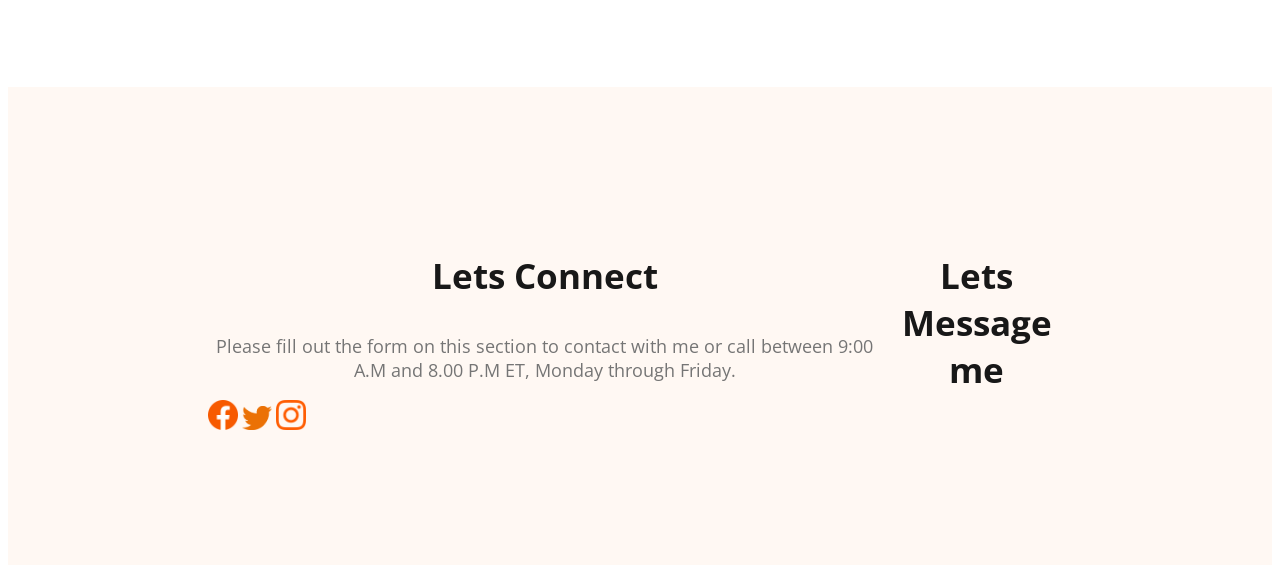
==== commit 24e55c1d: "footer added" ====
--- a/information.html
+++ b/information.html
@@ -154,7 +154,22 @@
     </main>
 
     <footer>
-
+            <div class="footer-column">
+                <h3 class="selection-title">Lets Connect</h3>  
+                <p class="selection-description">Please fill out the form on this section to contact with me or call between 9:00 A.M and 8.00 P.M ET, Monday through Friday.</p>
+                
+                <div class="social-links">
+                    <a href=""><img width="30px" src="Images/facebook-icone-orange.png" alt=""></a>
+                    <a href=""><img width="30px" src="Images/twitter-logo-png-orange.png" alt=""></a>
+                    <a href=""><img width="30px" src="Images/instagram_orange.png" alt=""></a>
+                   
+                </div>
+            </div>
+            <div class="footer-column">
+                <h3 class="selection-title">Lets Message me</h3>  
+            </div>
+                
     </footer>
 </body>
-</html>+</html>
+
--- a/Styles/Design.css
+++ b/Styles/Design.css
@@ -183,5 +183,14 @@
 .download-cv{
     text-align: center;
     margin-top: 50px;
-    margin-bottom: 50px;
+    
+}
+
+/* footer-style */
+
+footer{
+    display: flex;
+    background-color: #FFF8F3;
+    padding: 130px 200px;
+    margin-top: 100px;
 }
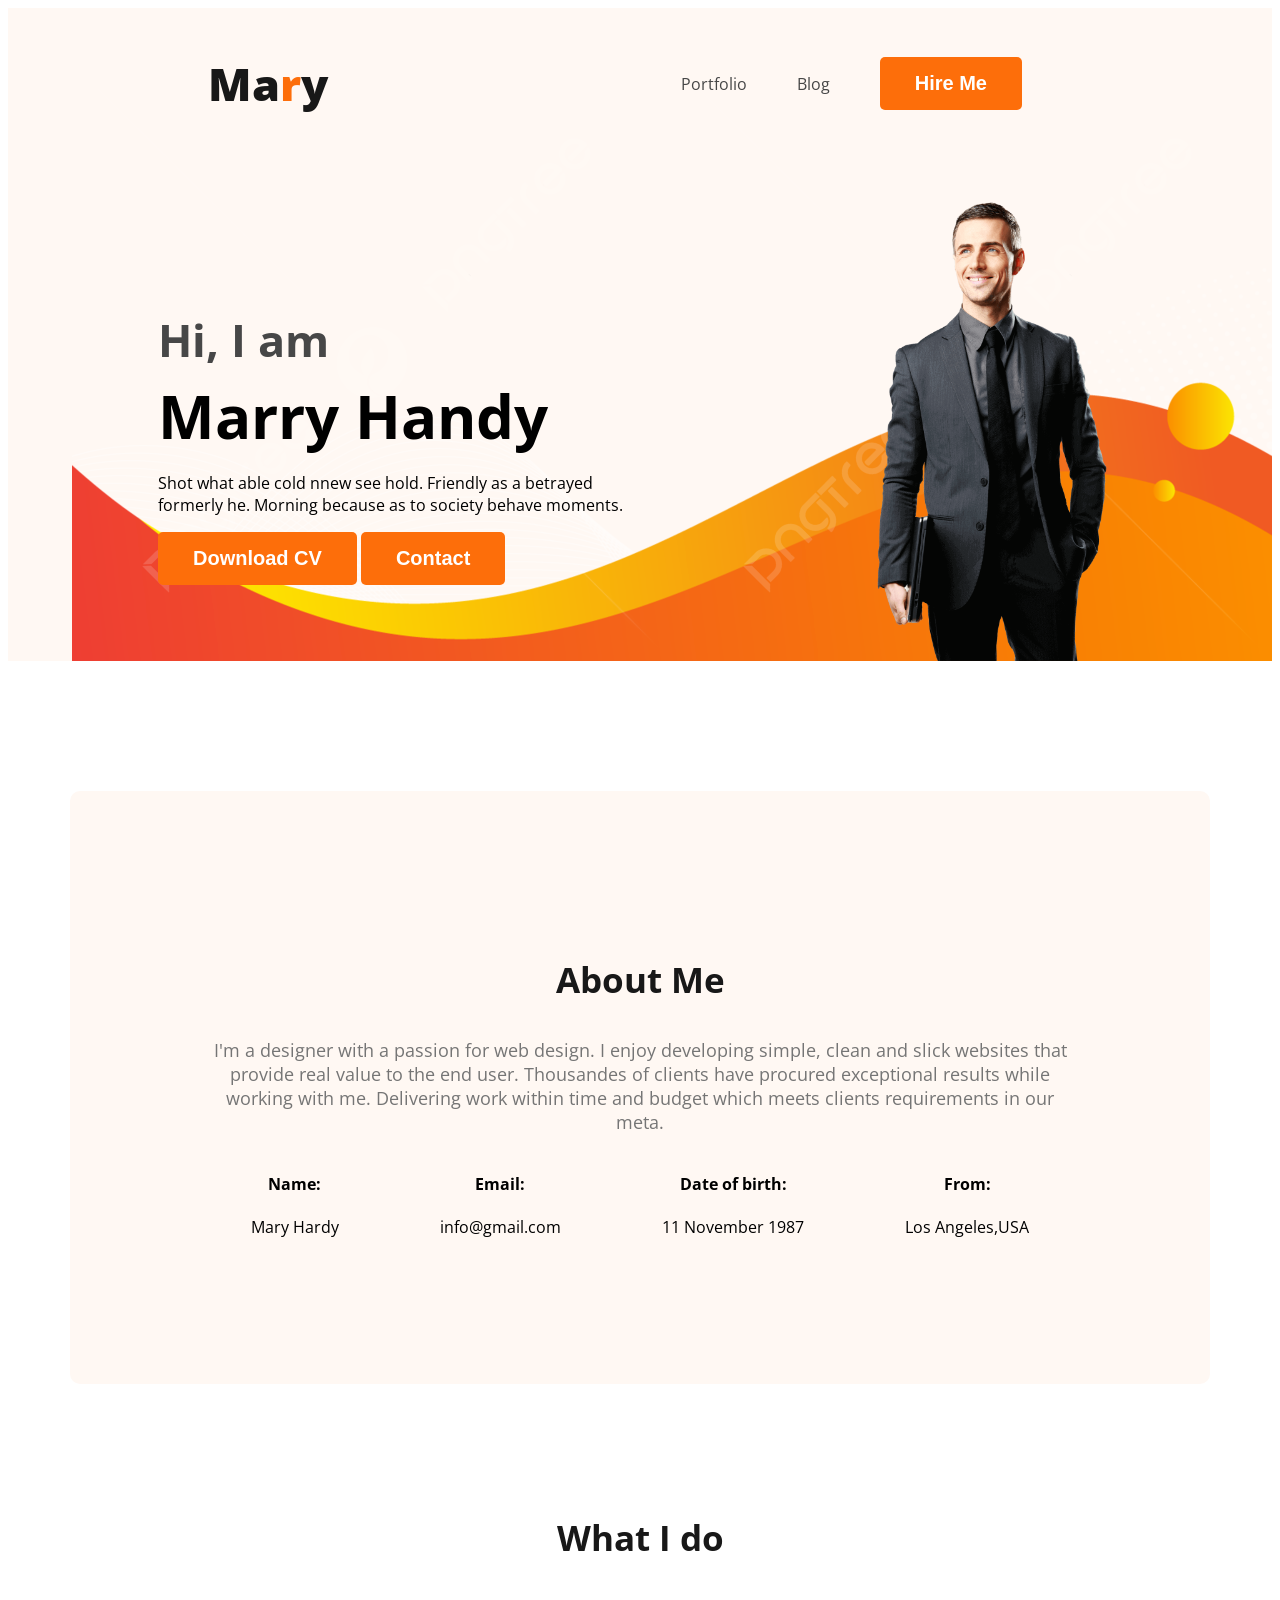
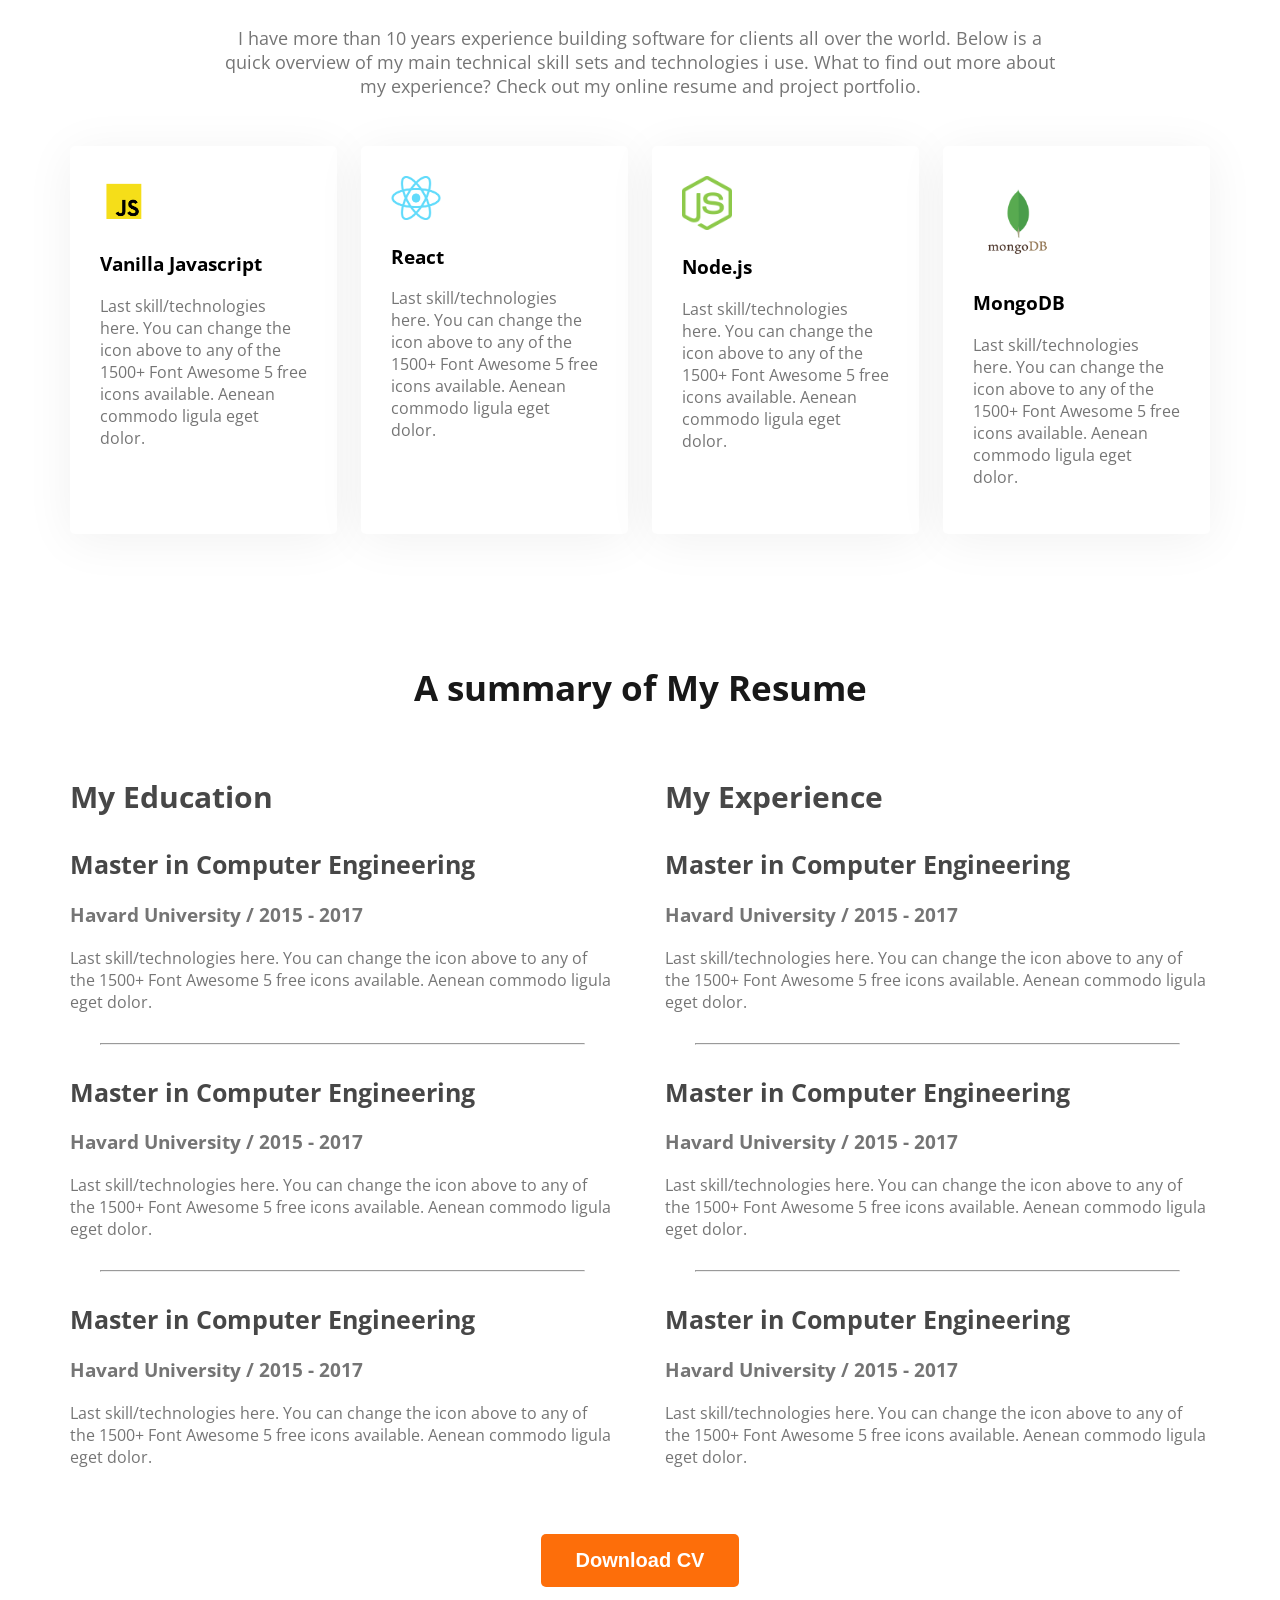
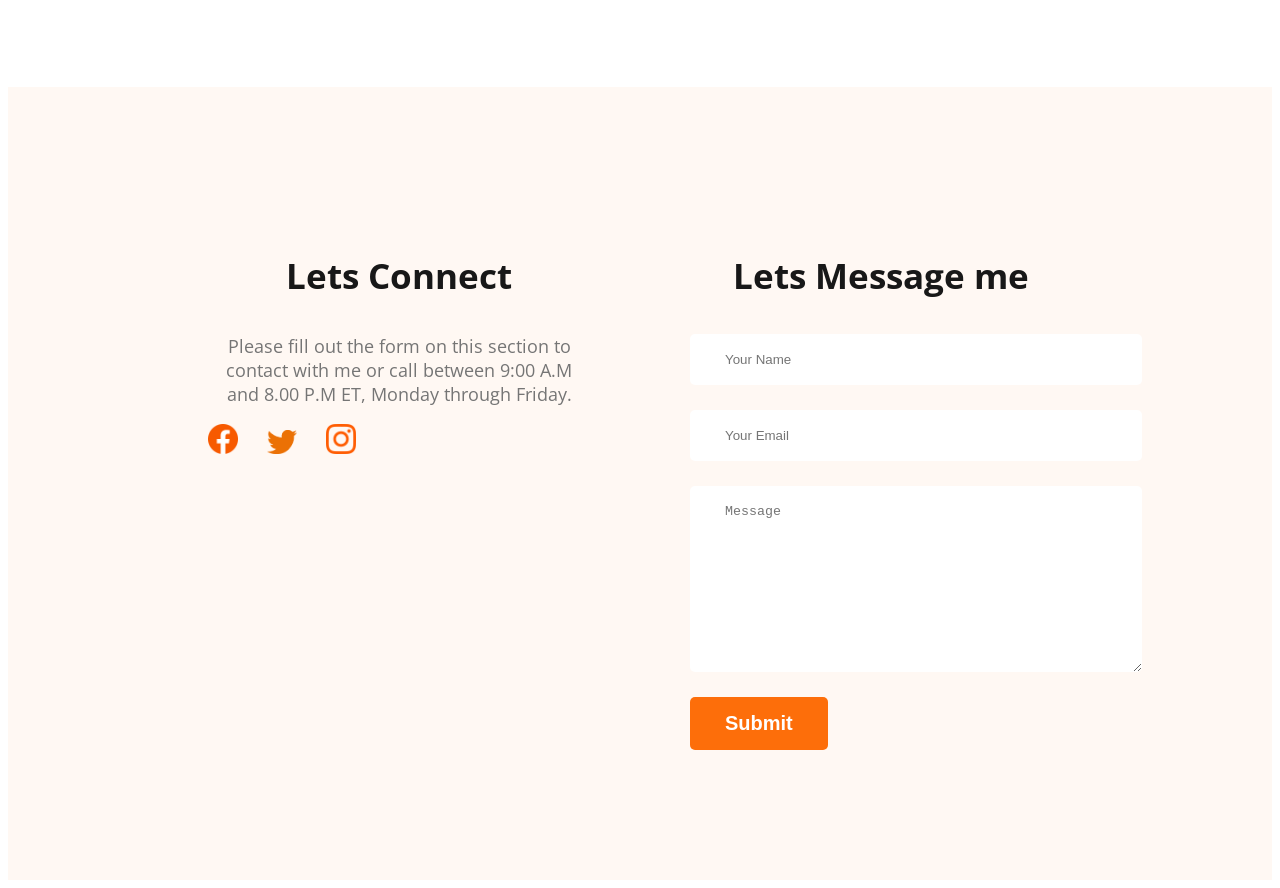
==== commit c5b0e2e2: "Almost complete" ====
--- a/information.html
+++ b/information.html
@@ -167,6 +167,12 @@
             </div>
             <div class="footer-column">
                 <h3 class="selection-title">Lets Message me</h3>  
+                <form class="contact" action="">
+                    <input type="text" placeholder="Your Name">
+                    <input type="email" placeholder="Your Email">
+                    <textarea name="" placeholder="Message" id="" cols="30" rows="10"></textarea>
+                    <input class="btn-primary" type="submit" placeholder="submit">
+                </form>
             </div>
                 
     </footer>
--- a/Styles/Design.css
+++ b/Styles/Design.css
@@ -190,7 +190,29 @@
 
 footer{
     display: flex;
+    gap: 100px;
     background-color: #FFF8F3;
     padding: 130px 200px;
     margin-top: 100px;
-}+   
+}
+
+.footer-column{
+    width: 50%;
+}
+
+.social-links a{
+    margin-right: 25px;
+}
+
+.contact input[type="text"], .contact input[type="email"],textarea{
+    display: block;
+    margin-bottom: 25px;
+    padding: 18px 35px;
+    color: #757575;
+    background: #FFF;
+    border-radius: 5px;
+    border: 0px;
+    width: 100%;
+}
+
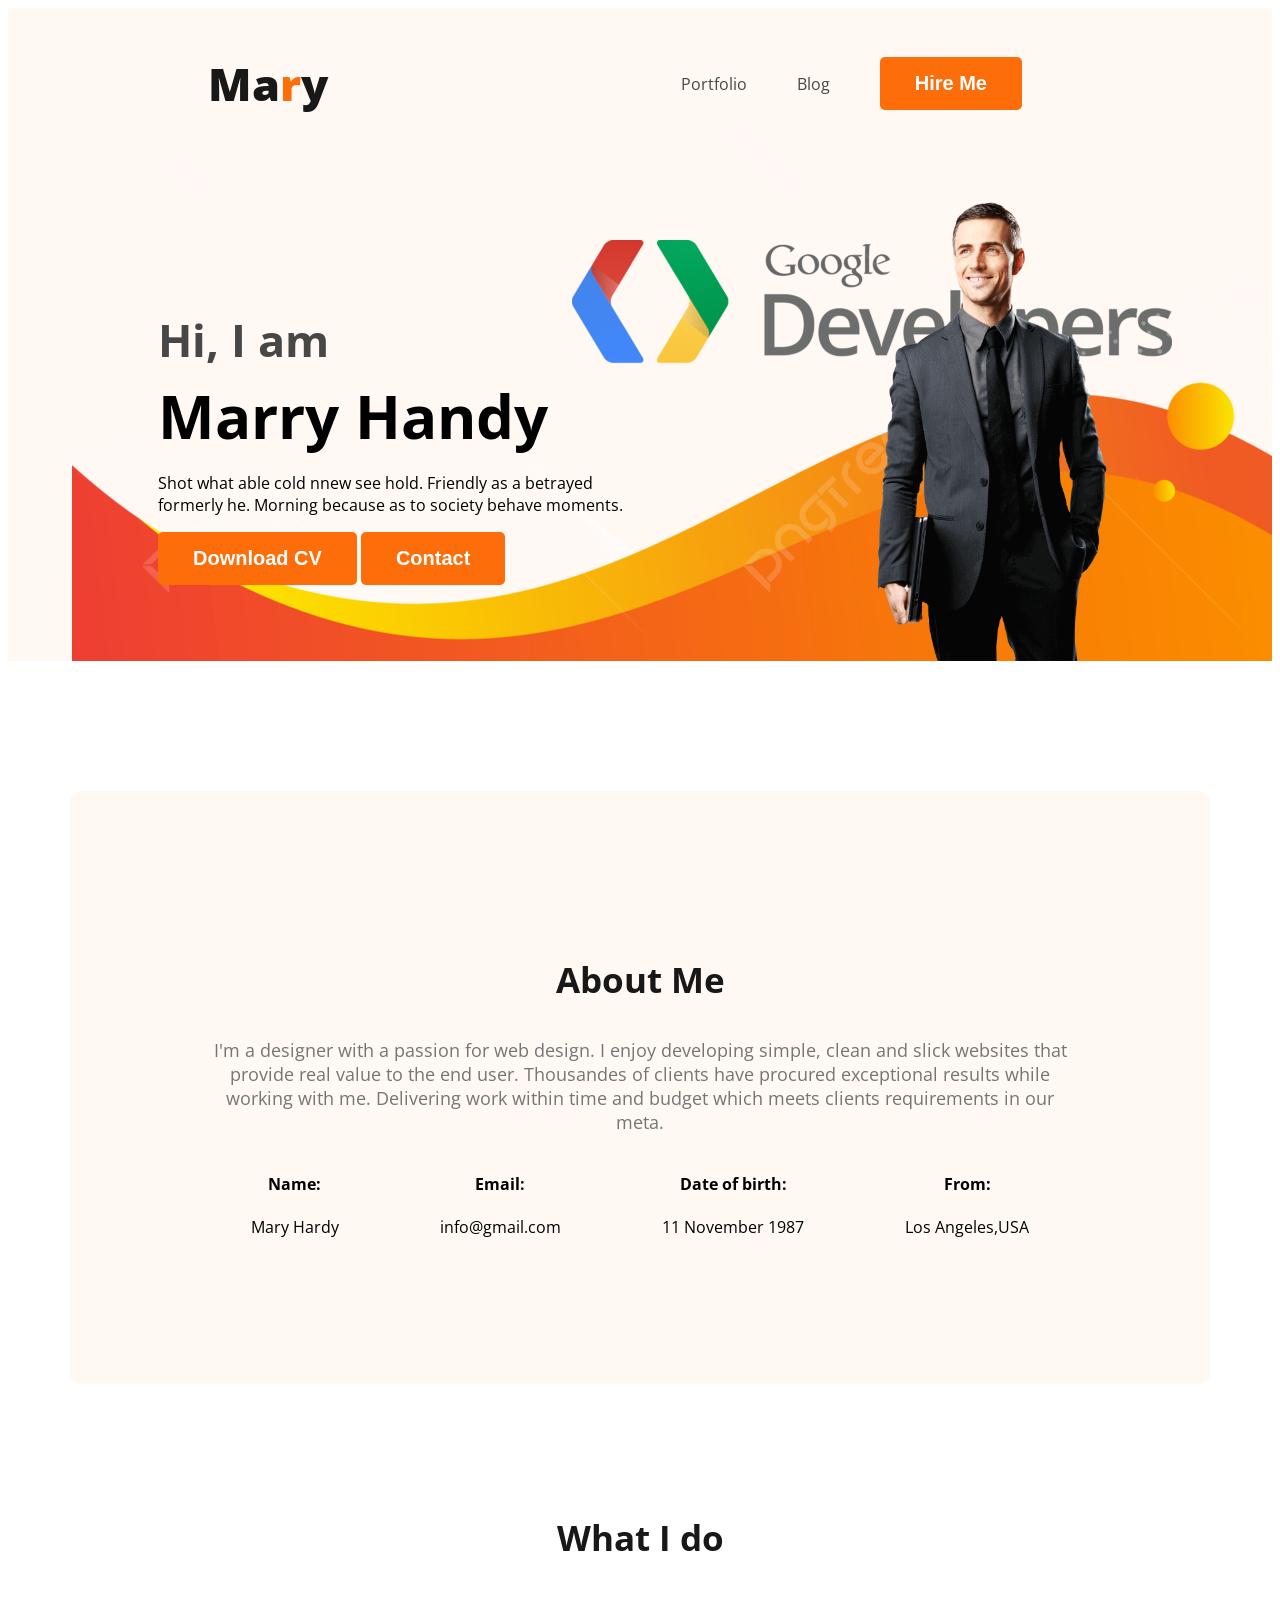
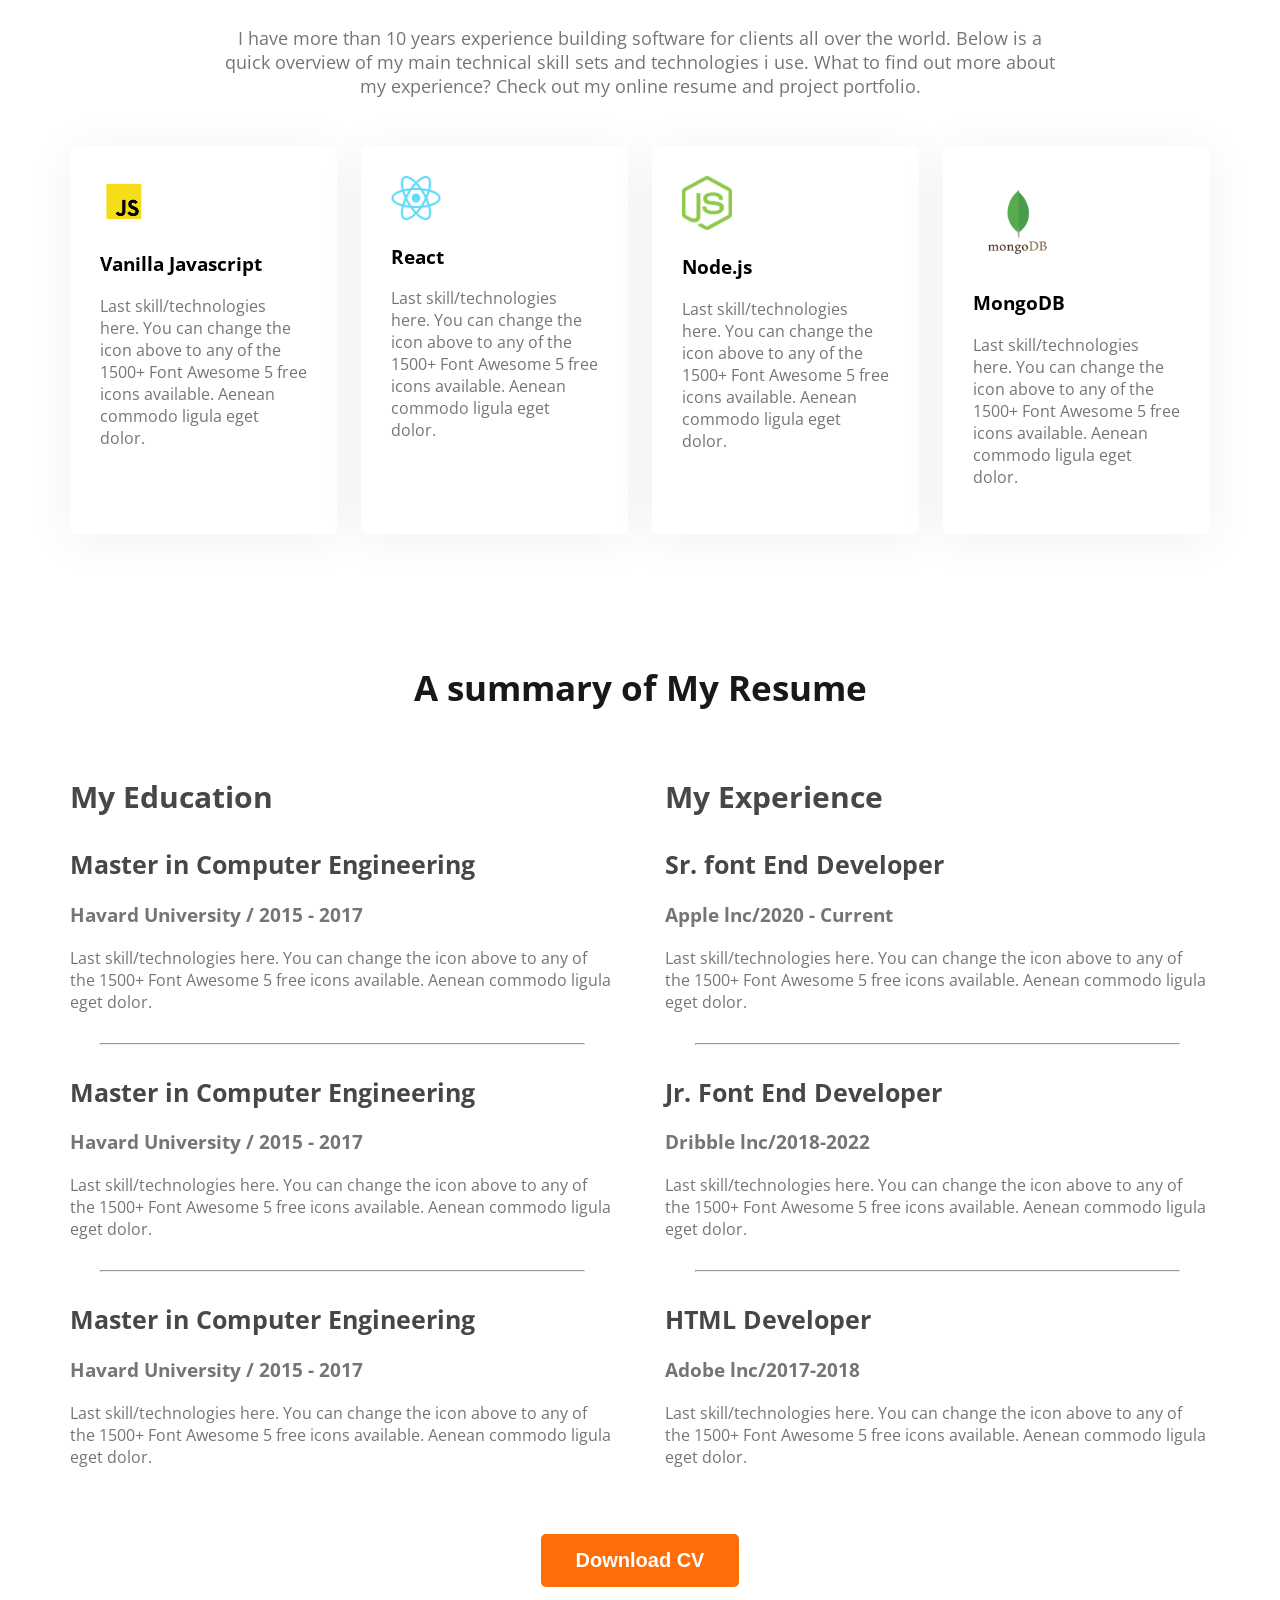
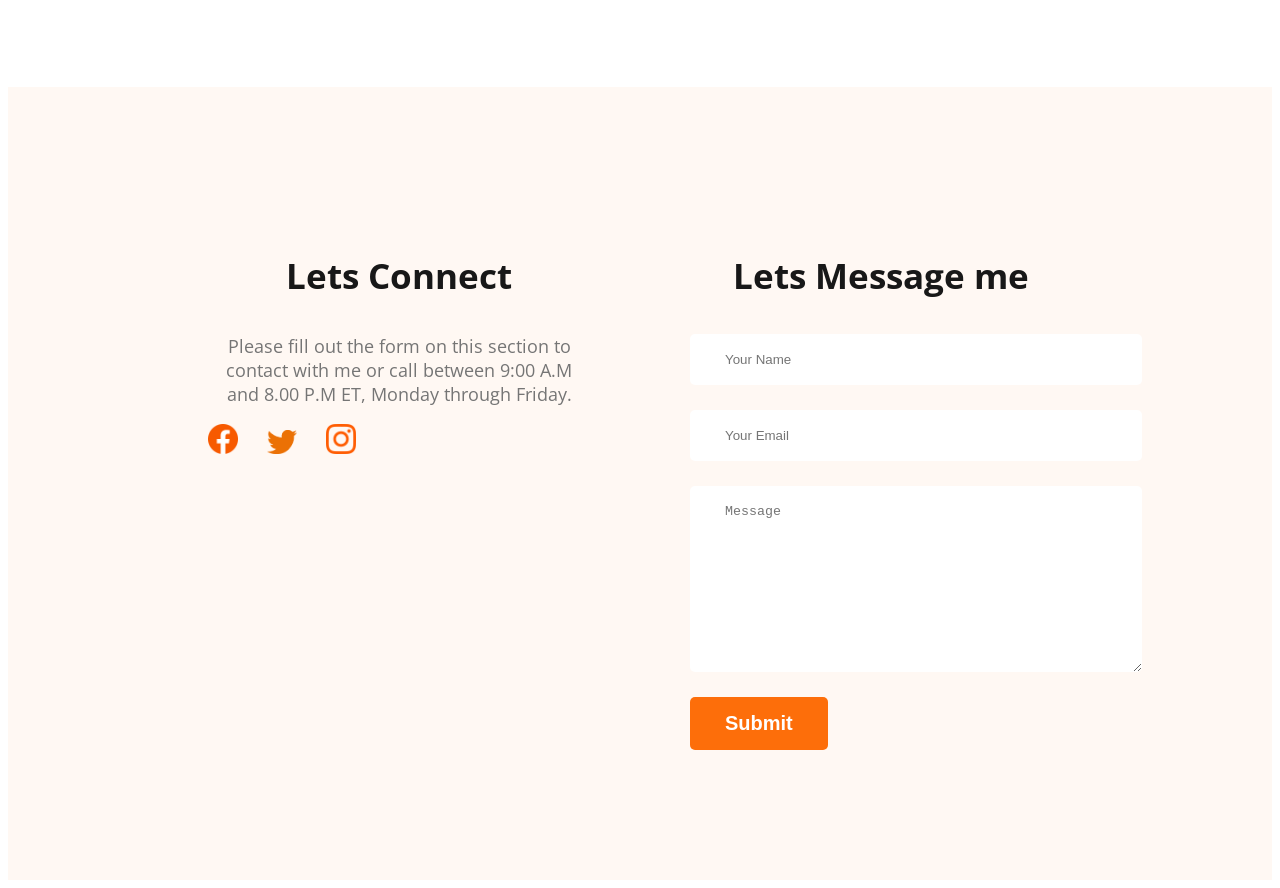
==== commit 53786c6d: "Completed" ====
--- a/information.html
+++ b/information.html
@@ -25,10 +25,10 @@
         <div class="banner">
             <div class="banner-content">
                 <h3 class="banner-greeting">Hi, I am</h3>
-                <h1 class="banner-title">Marry Handy</h1>
+                <h1 class="banner-title"> Marry Handy</h1>
                 <p class="banner-description">Shot what able cold nnew see hold. Friendly as a betrayed formerly he. Morning because as to society behave moments.</p>
-                <button class="btn-primary">Download CV</button>
-                <button class="btn-primary">Contact</button>
+                <button class="btn-primary"><i class="fa-solid fa-download"></i> Download CV </button>
+                <button class="btn-primary"><i class="fa-solid fa-phone"></i> Contact </button>
             </div>
             <img class="Profile-pic" src="Images/Business Man.png" alt="">
         </div>
@@ -119,36 +119,30 @@
                     </div>    
                 </div>
 
-               
-                
-               
-               
-
-
-                <div class="resume-column">
+               <div class="resume-column">
                     <h3 class="resume-column-title">My Experience</h3>
                     <div class="resume-item">
-                        <h2 class="resume-item-title">Master in Computer Engineering</h2>
-                        <h3 class="resume-item-institute">Havard University / 2015 - 2017</h3>
+                        <h2 class="resume-item-title">Sr. font End Developer</h2>
+                        <h3 class="resume-item-institute">Apple lnc/2020 - Current</h3>
                         <p class="resume-item-description">Last skill/technologies here. You can change the icon above to any of the 1500+ Font Awesome 5 free icons available. Aenean commodo ligula eget dolor.</p>
                     </div>    
                     <hr>
                     <div class="resume-item">
-                        <h2 class="resume-item-title">Master in Computer Engineering</h2>
-                        <h3 class="resume-item-institute">Havard University / 2015 - 2017</h3>
+                        <h2 class="resume-item-title">Jr. Font End Developer</h2>
+                        <h3 class="resume-item-institute">Dribble lnc/2018-2022</h3>
                         <p class="resume-item-description">Last skill/technologies here. You can change the icon above to any of the 1500+ Font Awesome 5 free icons available. Aenean commodo ligula eget dolor.</p>
                     </div>    
                     <hr>
                     <div class="resume-item">
-                        <h2 class="resume-item-title">Master in Computer Engineering</h2>
-                        <h3 class="resume-item-institute">Havard University / 2015 - 2017</h3>
+                        <h2 class="resume-item-title">HTML Developer</h2>
+                        <h3 class="resume-item-institute">Adobe lnc/2017-2018</h3>
                         <p class="resume-item-description">Last skill/technologies here. You can change the icon above to any of the 1500+ Font Awesome 5 free icons available. Aenean commodo ligula eget dolor.</p>
                     </div>    
                 </div>
 
             </div>
             <div class="download-cv">
-                <button class="btn-primary">Download CV</button> 
+                <button class="btn-primary"><i class="fa-solid fa-download"></i> Download CV</button> 
             </div>
         </section>
     </main>
--- a/Styles/Design.css
+++ b/Styles/Design.css
@@ -48,9 +48,10 @@
 
 .header{
     background-color: #FFF8F3;
-    background-image: url('../Images/Header\ bg.png');
+    background-image: url('../Images/Header\ bg.png'), url('../Images/google-developers-logo.png');
     background-repeat: no-repeat;
-    background-position: bottom right;
+    background-position: bottom right, top right;
+    
 }
 
 .banner{
